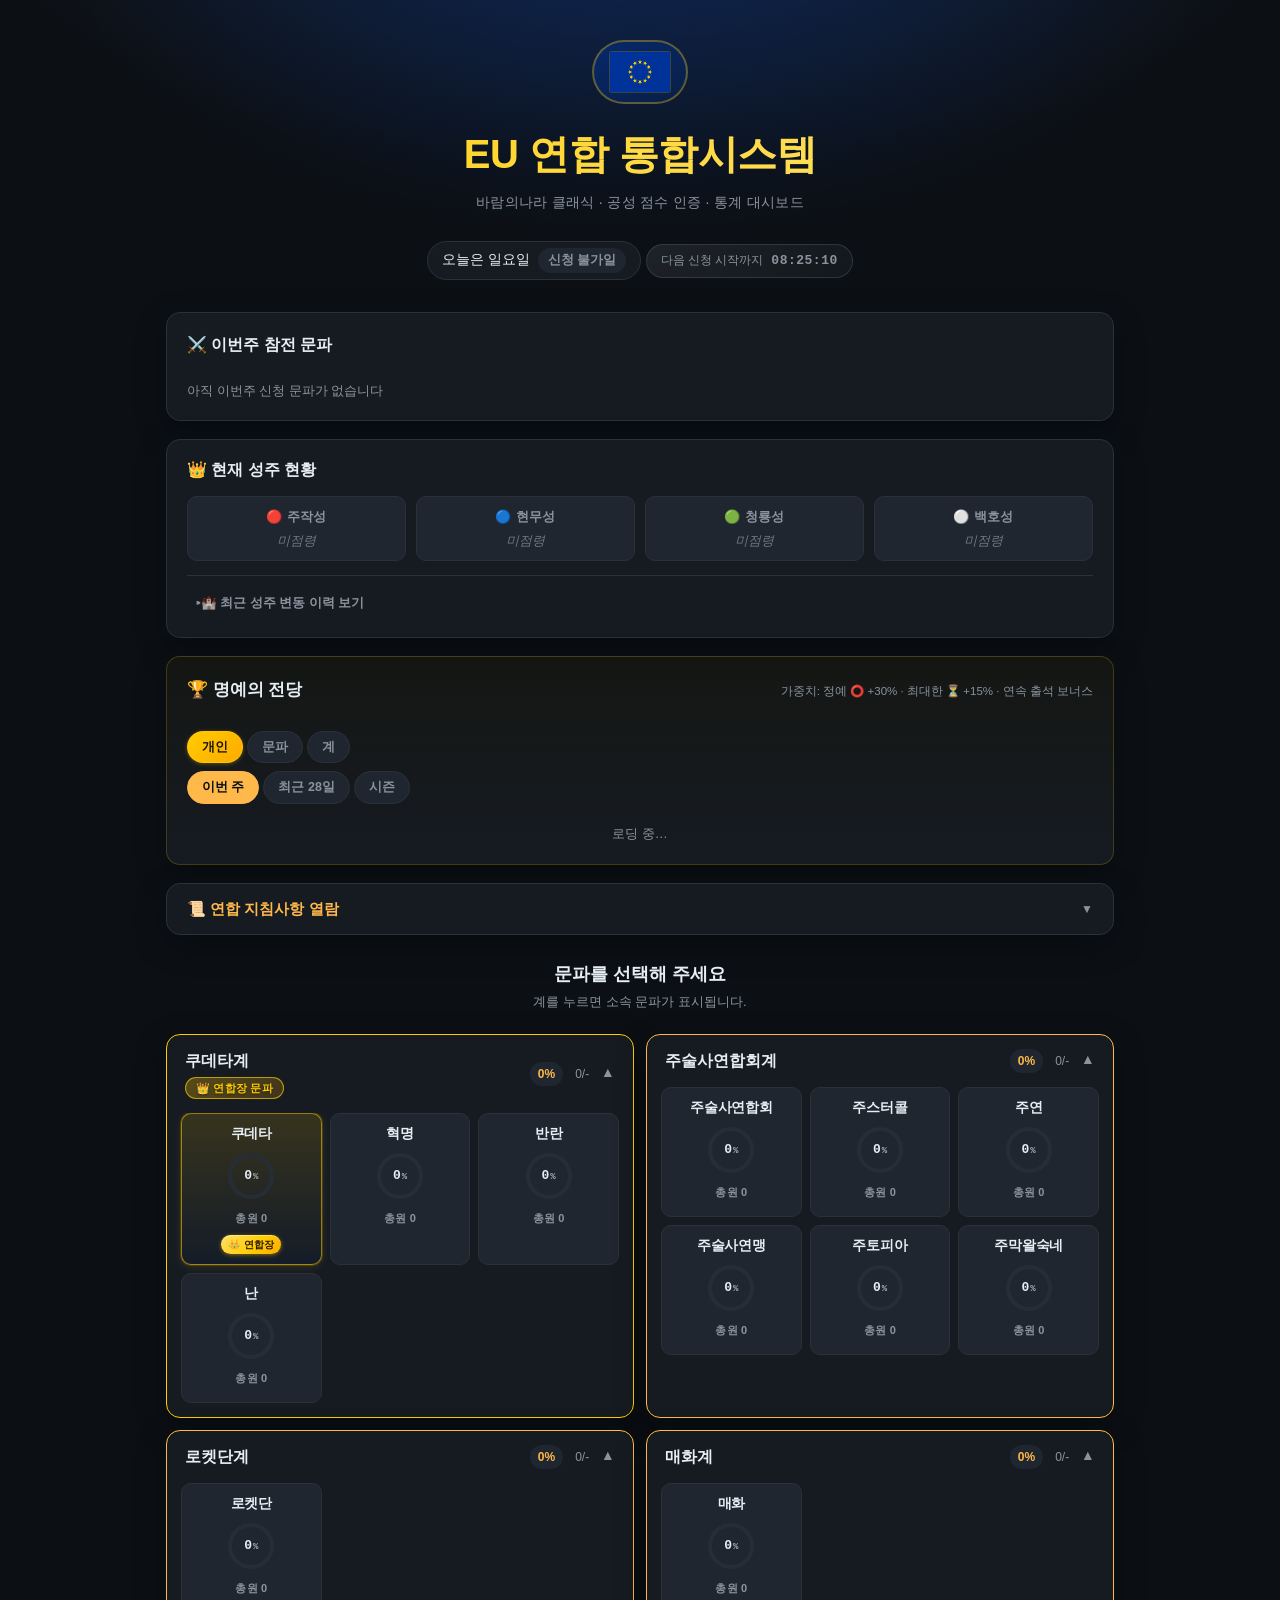
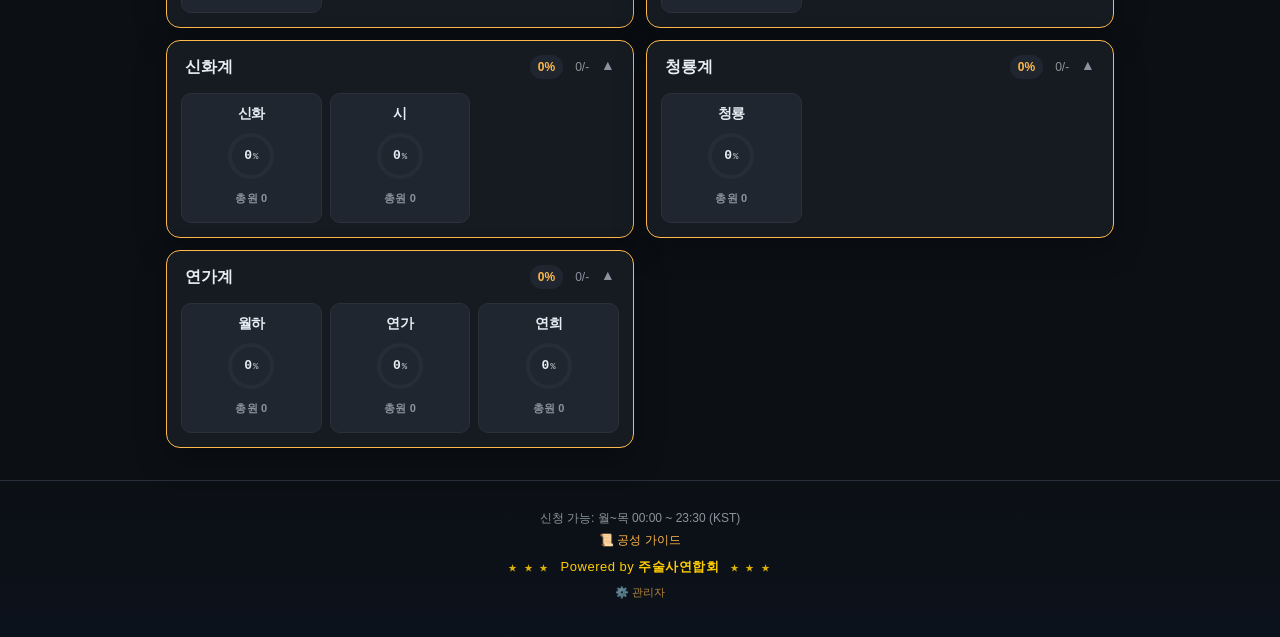
==== index.html @ 04e58534 "phase5: 성주 변동 히스토리 + 공성 가이드 페이지 # 4성주 변동 히스토리 - Code.gs: '성주이력' 시트 자동 생성 + setCastleLord_ 변경 시 자동 기록" ====
<!DOCTYPE html>
<html lang="ko">
<head>
  <meta charset="UTF-8" />
  <meta name="viewport" content="width=device-width, initial-scale=1.0, viewport-fit=cover" />
  <meta name="theme-color" content="#003399" />
  <meta name="apple-mobile-web-app-capable" content="yes" />
  <title>EU연합 통합시스템</title>
  <meta name="description" content="바람의나라 클래식 EU연합 공성 점수 인증 및 통계 대시보드">
  <link rel="manifest" href="manifest.webmanifest">
  <link rel="icon" type="image/svg+xml" href="icon.svg">
  <link rel="apple-touch-icon" href="icon.svg">
  <link rel="preconnect" href="https://script.google.com" crossorigin>
  <link rel="stylesheet" href="styles.css?v=33" />
  <link rel="stylesheet" href="landing.css?v=33" />
</head>
<body class="landing-body">
  <header class="landing-hero">
    <div class="eu-flag-bar large" aria-label="EU 연합 깃발">
      <svg class="eu-flag-svg large" viewBox="0 0 90 60" aria-hidden="true">
        <rect width="90" height="60" fill="#003399"/>
        <g fill="#FFCC00">
          <g transform="translate(45,30) rotate(0) translate(0,-15)"><polygon points="0,-3.5 0.82,-1.08 3.33,-1.08 1.31,0.41 2.06,2.83 0,1.35 -2.06,2.83 -1.31,0.41 -3.33,-1.08 -0.82,-1.08"/></g>
          <g transform="translate(45,30) rotate(30) translate(0,-15)"><polygon points="0,-3.5 0.82,-1.08 3.33,-1.08 1.31,0.41 2.06,2.83 0,1.35 -2.06,2.83 -1.31,0.41 -3.33,-1.08 -0.82,-1.08"/></g>
          <g transform="translate(45,30) rotate(60) translate(0,-15)"><polygon points="0,-3.5 0.82,-1.08 3.33,-1.08 1.31,0.41 2.06,2.83 0,1.35 -2.06,2.83 -1.31,0.41 -3.33,-1.08 -0.82,-1.08"/></g>
          <g transform="translate(45,30) rotate(90) translate(0,-15)"><polygon points="0,-3.5 0.82,-1.08 3.33,-1.08 1.31,0.41 2.06,2.83 0,1.35 -2.06,2.83 -1.31,0.41 -3.33,-1.08 -0.82,-1.08"/></g>
          <g transform="translate(45,30) rotate(120) translate(0,-15)"><polygon points="0,-3.5 0.82,-1.08 3.33,-1.08 1.31,0.41 2.06,2.83 0,1.35 -2.06,2.83 -1.31,0.41 -3.33,-1.08 -0.82,-1.08"/></g>
          <g transform="translate(45,30) rotate(150) translate(0,-15)"><polygon points="0,-3.5 0.82,-1.08 3.33,-1.08 1.31,0.41 2.06,2.83 0,1.35 -2.06,2.83 -1.31,0.41 -3.33,-1.08 -0.82,-1.08"/></g>
          <g transform="translate(45,30) rotate(180) translate(0,-15)"><polygon points="0,-3.5 0.82,-1.08 3.33,-1.08 1.31,0.41 2.06,2.83 0,1.35 -2.06,2.83 -1.31,0.41 -3.33,-1.08 -0.82,-1.08"/></g>
          <g transform="translate(45,30) rotate(210) translate(0,-15)"><polygon points="0,-3.5 0.82,-1.08 3.33,-1.08 1.31,0.41 2.06,2.83 0,1.35 -2.06,2.83 -1.31,0.41 -3.33,-1.08 -0.82,-1.08"/></g>
          <g transform="translate(45,30) rotate(240) translate(0,-15)"><polygon points="0,-3.5 0.82,-1.08 3.33,-1.08 1.31,0.41 2.06,2.83 0,1.35 -2.06,2.83 -1.31,0.41 -3.33,-1.08 -0.82,-1.08"/></g>
          <g transform="translate(45,30) rotate(270) translate(0,-15)"><polygon points="0,-3.5 0.82,-1.08 3.33,-1.08 1.31,0.41 2.06,2.83 0,1.35 -2.06,2.83 -1.31,0.41 -3.33,-1.08 -0.82,-1.08"/></g>
          <g transform="translate(45,30) rotate(300) translate(0,-15)"><polygon points="0,-3.5 0.82,-1.08 3.33,-1.08 1.31,0.41 2.06,2.83 0,1.35 -2.06,2.83 -1.31,0.41 -3.33,-1.08 -0.82,-1.08"/></g>
          <g transform="translate(45,30) rotate(330) translate(0,-15)"><polygon points="0,-3.5 0.82,-1.08 3.33,-1.08 1.31,0.41 2.06,2.83 0,1.35 -2.06,2.83 -1.31,0.41 -3.33,-1.08 -0.82,-1.08"/></g>
        </g>
      </svg>
    </div>
    <h1 class="hero-title">EU 연합 통합시스템</h1>
    <p class="hero-sub">바람의나라 클래식 · 공성 점수 인증 · 통계 대시보드</p>
    <div class="today-banner" id="todayBanner">
      <span id="todayLabel">오늘은 ...</span>
      <span class="castle-tag" id="castleTag">...</span>
    </div>
    <div class="siege-countdown" id="siegeCountdown" aria-live="off">
      <span class="cd-label">로딩…</span><span class="cd-time">--:--:--</span>
    </div>
  </header>

  <main class="landing-main">
    <section class="card participating-card" id="participatingCard">
      <h2>⚔️ 이번주 참전 문파</h2>
      <div class="participating-list" id="participatingList">
        <span class="hint">로딩 중…</span>
      </div>
    </section>

    <section class="card castle-lords-card">
      <h2>👑 현재 성주 현황</h2>
      <div class="castle-lord-grid" id="castleLordGrid">
        <div class="castle-lord-cell" data-castle="주작성"><div class="cl-castle">🔴 주작성</div><div class="cl-lord" id="lord-주작성">-</div></div>
        <div class="castle-lord-cell" data-castle="현무성"><div class="cl-castle">🔵 현무성</div><div class="cl-lord" id="lord-현무성">-</div></div>
        <div class="castle-lord-cell" data-castle="청룡성"><div class="cl-castle">🟢 청룡성</div><div class="cl-lord" id="lord-청룡성">-</div></div>
        <div class="castle-lord-cell" data-castle="백호성"><div class="cl-castle">⚪ 백호성</div><div class="cl-lord" id="lord-백호성">-</div></div>
      </div>
      <details class="castle-history" id="castleHistoryWrap">
        <summary>🏰 최근 성주 변동 이력 보기</summary>
        <div class="castle-history-body" id="castleHistoryBody">
          <div class="hint">로딩 중…</div>
        </div>
      </details>
    </section>

    <section class="card hof-card" id="hofCard">
      <div class="hof-header">
        <h2>🏆 명예의 전당</h2>
        <div class="hof-hint">가중치: 정예 ⭕ +30% · 최대한 ⏳ +15% · 연속 출석 보너스</div>
      </div>
      <div class="hof-tabs" role="tablist" aria-label="스코프">
        <button type="button" class="hof-tab active" data-scope="personal" role="tab">개인</button>
        <button type="button" class="hof-tab" data-scope="guild" role="tab">문파</button>
        <button type="button" class="hof-tab" data-scope="family" role="tab">계</button>
      </div>
      <div class="hof-period-tabs" role="tablist" aria-label="기간">
        <button type="button" class="hof-period-tab active" data-period="week" role="tab">이번 주</button>
        <button type="button" class="hof-period-tab" data-period="month" role="tab">최근 28일</button>
        <button type="button" class="hof-period-tab" data-period="season" role="tab">시즌</button>
      </div>
      <div class="hof-range" id="hofRange"></div>
      <div class="hof-body" id="hofBody">
        <div class="hint">로딩 중…</div>
      </div>
    </section>

    <details class="card guidelines-card" id="guidelinesCard">
      <summary>📜 연합 지침사항 열람</summary>
      <div class="guidelines-content" id="guidelinesContent">
        <p class="hint">지침이 아직 등록되지 않았습니다. 관리자가 등록할 때까지 기다려 주세요.</p>
      </div>
    </details>

    <section class="select-prompt">
      <h2>문파를 선택해 주세요</h2>
      <p class="hint">계를 누르면 소속 문파가 표시됩니다.</p>
    </section>

    <div class="family-grid" id="familyGrid"></div>
  </main>

  <footer class="site-footer">
    <div class="footer-line">신청 가능: 월~목 00:00 ~ 23:30 (KST)</div>
    <div class="footer-line">
      <a href="guide.html">📜 공성 가이드</a>
    </div>
    <div class="footer-line footer-powered">
      <span class="eu-stars-mini" aria-hidden="true">★ ★ ★</span>
      Powered by <strong>주술사연합회</strong>
      <span class="eu-stars-mini" aria-hidden="true">★ ★ ★</span>
    </div>
    <div class="footer-line footer-admin">
      <a href="admin.html">⚙️ 관리자</a>
    </div>
  </footer>

  <script src="shared.js?v=33" defer></script>
  <script src="landing.js?v=33" defer></script>
</body>
</html>
---- styles.css ----
/* =========================================
   주스터콜 공성신청 — 모바일/데스크톱 통합 스타일
   ========================================= */

:root {
  --bg: #0c1015;
  --bg-grad: radial-gradient(1200px 600px at 50% -20%, #1a2434 0%, #0c1015 60%);
  --panel: #161b22;
  --panel-2: #1f262f;
  --panel-3: #262d37;
  --border: #2a313b;
  --border-strong: #3a424e;
  --text: #e6edf3;
  --muted: #8b949e;
  --muted-2: #6e7681;
  --accent: #ffb84a;
  --accent-2: #ff7e3c;
  --success: #2ea043;
  --danger: #f85149;
  --info: #58a6ff;

  --safe-top: env(safe-area-inset-top, 0px);
  --safe-bottom: env(safe-area-inset-bottom, 0px);
  --safe-left: env(safe-area-inset-left, 0px);
  --safe-right: env(safe-area-inset-right, 0px);

  --radius: 14px;
  --radius-sm: 10px;
  --shadow-lg: 0 10px 30px rgba(0, 0, 0, 0.35);
}

* { box-sizing: border-box; }

/* hidden 속성을 모든 display 보다 우선 */
[hidden] { display: none !important; }

html, body {
  margin: 0;
  padding: 0;
  background: var(--bg);
  background-image: var(--bg-grad);
  background-attachment: fixed;
  color: var(--text);
  font-family: -apple-system, BlinkMacSystemFont, "Segoe UI", "Apple SD Gothic Neo",
               "Noto Sans KR", Roboto, sans-serif;
  font-size: 16px;
  line-height: 1.5;
  -webkit-font-smoothing: antialiased;
  -webkit-text-size-adjust: 100%;
  min-height: 100vh;
}

button { font: inherit; cursor: pointer; }
input, select, textarea, button { font: inherit; color: inherit; }

/* ===== Header ===== */

.site-header {
  padding:
    calc(10px + var(--safe-top))
    calc(16px + var(--safe-right))
    14px
    calc(16px + var(--safe-left));
  text-align: center;
  border-bottom: 1px solid var(--border);
  position: sticky;
  top: 0;
  z-index: 10;
  background: rgba(12, 16, 21, 0.85);
  -webkit-backdrop-filter: saturate(140%) blur(14px);
  backdrop-filter: saturate(140%) blur(14px);
}

/* EU 깃발 바 */
.eu-flag-bar {
  display: inline-flex;
  align-items: center;
  gap: 10px;
  padding: 6px 12px;
  margin-bottom: 10px;
  background: linear-gradient(135deg, rgba(0, 51, 153, 0.3), rgba(0, 51, 153, 0.1));
  border: 1px solid rgba(255, 204, 0, 0.35);
  border-radius: 999px;
  font-size: 12px;
  letter-spacing: 0.3px;
}

.eu-flag-svg {
  width: 28px;
  height: 19px;
  border-radius: 2px;
  display: block;
  box-shadow: 0 0 0 1px rgba(255, 204, 0, 0.2);
}

.eu-text {
  color: #FFCC00;
  font-weight: 700;
}

.brand {
  display: inline-flex;
  align-items: center;
  gap: 10px;
}

.brand-icon { font-size: 22px; }

.site-header h1 {
  margin: 0;
  font-size: 20px;
  font-weight: 700;
  letter-spacing: -0.3px;
}

.brand {
  display: inline-flex;
  align-items: center;
  gap: 8px;
}

.back-link {
  color: var(--muted);
  text-decoration: none;
  font-size: 18px;
  padding: 4px 10px;
  border-radius: 8px;
  background: var(--panel);
  border: 1px solid var(--border);
  transition: color 0.15s, border-color 0.15s;
}

.back-link:hover { color: var(--accent); border-color: var(--accent); }

.guild-context {
  margin-top: 8px;
}

.guild-badge {
  display: inline-block;
  padding: 4px 12px;
  background: linear-gradient(135deg, rgba(255, 204, 0, 0.15), rgba(0, 51, 153, 0.15));
  border: 1px solid rgba(255, 204, 0, 0.35);
  border-radius: 999px;
  font-size: 12.5px;
  font-weight: 700;
  color: #FFCC00;
  letter-spacing: 0.3px;
}

.guild-badge.warn {
  background: rgba(248, 81, 73, 0.12);
  border-color: rgba(248, 81, 73, 0.5);
  color: var(--danger);
}

.guild-badge a {
  color: inherit;
  text-decoration: underline;
}

.today-banner {
  margin-top: 10px;
  display: inline-flex;
  align-items: center;
  gap: 8px;
  padding: 6px 14px;
  background: var(--panel);
  border: 1px solid var(--border);
  border-radius: 999px;
  font-size: 13.5px;
}

.castle-tag {
  padding: 3px 10px;
  border-radius: 999px;
  background: linear-gradient(135deg, var(--accent), var(--accent-2));
  color: #1c1300;
  font-weight: 700;
  font-size: 12.5px;
  white-space: nowrap;
}

.castle-tag.disabled {
  background: var(--panel-2);
  color: var(--muted);
}

/* ===== 공성 카운트다운 ===== */

.siege-countdown {
  margin-top: 8px;
  display: inline-flex;
  align-items: center;
  gap: 8px;
  padding: 6px 14px;
  background: linear-gradient(135deg, rgba(0, 51, 153, 0.20), rgba(255, 204, 0, 0.10));
  border: 1px solid rgba(255, 204, 0, 0.35);
  border-radius: 999px;
  font-size: 13px;
  color: var(--text);
  font-variant-numeric: tabular-nums;
  transition: background 0.3s, border-color 0.3s, color 0.3s;
}

.siege-countdown .cd-label {
  font-size: 11.5px;
  color: var(--muted);
  font-weight: 500;
}

.siege-countdown .cd-time {
  font-weight: 800;
  font-family: ui-monospace, SFMono-Regular, Menlo, monospace;
  color: #FFCC00;
  letter-spacing: 0.5px;
}

.siege-countdown.offday {
  background: linear-gradient(135deg, rgba(110, 118, 129, 0.18), rgba(110, 118, 129, 0.08));
  border-color: rgba(110, 118, 129, 0.30);
}

.siege-countdown.offday .cd-time {
  color: var(--muted);
}

.siege-countdown.urgent {
  background: linear-gradient(135deg, rgba(248, 81, 73, 0.25), rgba(248, 81, 73, 0.12));
  border-color: rgba(248, 81, 73, 0.55);
  animation: countdown-pulse 1.2s ease-in-out infinite;
}

.siege-countdown.urgent .cd-time {
  color: #ff8a82;
  text-shadow: 0 0 8px rgba(248, 81, 73, 0.45);
}

.siege-countdown.urgent .cd-label {
  color: #ff8a82;
  font-weight: 700;
}

@keyframes countdown-pulse {
  0%, 100% { box-shadow: 0 0 0 0 rgba(248, 81, 73, 0.35); }
  50%      { box-shadow: 0 0 0 6px rgba(248, 81, 73, 0); }
}

/* ===== Layout ===== */

.layout {
  max-width: 720px;
  margin: 0 auto;
  padding:
    16px
    calc(16px + var(--safe-right))
    16px
    calc(16px + var(--safe-left));
  display: flex;
  flex-direction: column;
  gap: 16px;
}

/* desktop 2-column */
@media (min-width: 960px) {
  .layout {
    max-width: 1200px;
    display: grid;
    grid-template-columns: minmax(0, 1fr) minmax(0, 1.1fr);
    align-items: start;
    gap: 20px;
    padding-top: 24px;
    padding-bottom: 24px;
  }
  .list-card { position: sticky; top: 92px; max-height: calc(100vh - 110px); display: flex; flex-direction: column; }
  .list-card .table-wrap { flex: 1; overflow-y: auto; }
}

/* ===== Card ===== */

.card {
  background: var(--panel);
  border: 1px solid var(--border);
  border-radius: var(--radius);
  padding: 20px;
  box-shadow: var(--shadow-lg);
}

@media (max-width: 480px) {
  .card { padding: 16px; border-radius: 12px; }
}

.card h2 {
  margin: 0 0 16px;
  font-size: 17px;
  font-weight: 700;
}

/* ===== Form fields ===== */

.field {
  display: flex;
  flex-direction: column;
  gap: 7px;
  margin-bottom: 14px;
}

.field-label {
  font-size: 13px;
  color: var(--muted);
  font-weight: 500;
}

.field input[type="text"],
.field input[type="url"] {
  background: var(--panel-2);
  border: 1px solid var(--border);
  border-radius: var(--radius-sm);
  padding: 12px 14px;
  font-size: 16px; /* iOS zoom 방지 */
  outline: none;
  transition: border-color 0.15s, background 0.15s;
  width: 100%;
}

.field input:focus {
  border-color: var(--accent);
  background: var(--panel-3);
}

.field input::placeholder {
  color: var(--muted-2);
}

/* ===== Drop zone ===== */

.drop-zone {
  display: block;
  border: 2px dashed var(--border-strong);
  border-radius: 12px;
  padding: 28px 16px;
  background: var(--panel-2);
  transition: border-color 0.15s, background 0.15s, transform 0.05s;
  cursor: pointer;
  text-align: center;
  user-select: none;
  -webkit-user-select: none;
  -webkit-tap-highlight-color: transparent;
}

.drop-zone:active { transform: scale(0.997); }
.drop-zone:hover { border-color: var(--accent); }
.drop-zone.dragover {
  border-color: var(--accent);
  background: rgba(255, 184, 74, 0.08);
}

.drop-inner { pointer-events: none; }
.drop-icon { font-size: 32px; margin-bottom: 6px; }
.drop-title {
  margin: 0;
  font-size: 15px;
  color: var(--text);
  font-weight: 600;
}
.drop-sub {
  margin: 4px 0 0;
  font-size: 12.5px;
  color: var(--muted);
}

.preview-wrap {
  position: relative;
  margin: 14px 0 0;
  display: block;
  user-select: none;
  -webkit-user-select: none;
}

#preview {
  display: block;
  max-width: 100%;
  max-height: 280px;
  margin: 0 auto;
  border-radius: var(--radius-sm);
  border: 1px solid var(--border);
  object-fit: contain;
}

@media (min-width: 960px) {
  #preview { max-height: 360px; }
}

.crop-overlay {
  position: absolute;
  inset: 0;
  cursor: crosshair;
  background: rgba(0, 0, 0, 0.25);
  border-radius: var(--radius-sm);
  touch-action: none;
}

.crop-hint {
  position: absolute;
  top: 10px;
  left: 50%;
  transform: translateX(-50%);
  background: rgba(255, 184, 74, 0.95);
  color: #1c1300;
  padding: 6px 14px;
  border-radius: 999px;
  font-size: 13px;
  font-weight: 700;
  pointer-events: none;
  white-space: nowrap;
}

.crop-rect {
  position: absolute;
  border: 2px solid var(--accent);
  background: rgba(255, 184, 74, 0.12);
  pointer-events: none;
  box-shadow: 0 0 0 9999px rgba(0, 0, 0, 0.35);
}

.preview-actions {
  display: flex;
  gap: 8px;
  justify-content: center;
  margin-top: 10px;
  flex-wrap: wrap;
}

.small-btn {
  padding: 7px 12px;
  font-size: 13px;
  min-height: 34px;
}

.link-btn-inline {
  background: transparent;
  border: none;
  color: var(--accent);
  text-decoration: underline;
  cursor: pointer;
  padding: 0;
  font: inherit;
}
.link-btn-inline:hover { filter: brightness(1.15); }

/* ===== Segmented control (정예참전 여부) ===== */

.segmented {
  display: grid;
  grid-template-columns: repeat(3, 1fr);
  gap: 8px;
}

@media (max-width: 380px) {
  .segmented { grid-template-columns: 1fr; }
}

.seg-btn {
  background: var(--panel-2);
  border: 1px solid var(--border);
  border-radius: var(--radius-sm);
  color: var(--text);
  padding: 11px 8px;
  font-size: 14px;
  font-weight: 600;
  cursor: pointer;
  transition: border-color 0.15s, background 0.15s, transform 0.05s;
  min-height: 44px;
  -webkit-tap-highlight-color: transparent;
}

.seg-btn:hover { background: var(--panel-3); }
.seg-btn:active { transform: scale(0.97); }

.seg-btn.selected {
  background: rgba(255, 184, 74, 0.15);
  border-color: var(--accent);
  color: var(--accent);
}

.elite-pill {
  display: inline-block;
  padding: 2px 8px;
  border-radius: 999px;
  font-size: 11px;
  font-weight: 700;
  white-space: nowrap;
}

.elite-O { background: rgba(46, 160, 67, 0.18); color: #69d586; }
.elite-X { background: rgba(248, 81, 73, 0.18); color: #ff8a82; }
.elite-MAX { background: rgba(88, 166, 255, 0.18); color: #6fb5ff; }
.elite-NONE { color: var(--muted-2); font-size: 11px; }

/* ===== OCR status / candidates ===== */

.ocr-status {
  display: flex;
  align-items: center;
  gap: 10px;
  padding: 10px 12px;
  margin-bottom: 14px;
  background: rgba(88, 166, 255, 0.08);
  border: 1px solid rgba(88, 166, 255, 0.25);
  border-radius: var(--radius-sm);
  color: var(--text);
  font-size: 13.5px;
  line-height: 1.4;
}

.spinner {
  flex: 0 0 14px;
  width: 14px;
  height: 14px;
  border: 2px solid var(--border);
  border-top-color: var(--accent);
  border-radius: 50%;
  animation: spin 0.8s linear infinite;
}

@keyframes spin { to { transform: rotate(360deg); } }

.candidates {
  display: flex;
  flex-wrap: wrap;
  gap: 8px;
}

.candidate-chip {
  background: var(--panel-2);
  border: 1px solid var(--border);
  border-radius: 999px;
  padding: 9px 14px;
  font-size: 14px;
  font-family: ui-monospace, SFMono-Regular, Menlo, monospace;
  font-weight: 600;
  transition: border-color 0.12s, background 0.12s, transform 0.06s;
  min-height: 36px;
  -webkit-tap-highlight-color: transparent;
}

.candidate-chip:hover { border-color: var(--accent); background: var(--panel-3); }
.candidate-chip:active { transform: scale(0.96); }

.candidate-chip.primary-match {
  background: rgba(255, 184, 74, 0.14);
  border-color: var(--accent);
  color: var(--accent);
  font-weight: 700;
}

.raw-ocr {
  margin-bottom: 14px;
  border: 1px solid var(--border);
  border-radius: var(--radius-sm);
  background: var(--panel-2);
  font-size: 12.5px;
}

.raw-ocr summary {
  padding: 8px 12px;
  cursor: pointer;
  color: var(--muted);
  user-select: none;
}

.raw-ocr summary:hover { color: var(--text); }

.raw-ocr pre {
  margin: 0;
  padding: 0 12px 12px;
  max-height: 200px;
  overflow: auto;
  white-space: pre-wrap;
  word-break: break-word;
  font-family: ui-monospace, SFMono-Regular, Menlo, monospace;
  color: var(--muted);
}

/* ===== Buttons ===== */

.primary, .ghost {
  border-radius: var(--radius-sm);
  padding: 12px 18px;
  border: 1px solid transparent;
  transition: filter 0.15s, background 0.15s, transform 0.05s;
  font-weight: 600;
  min-height: 44px;
  display: inline-flex;
  align-items: center;
  justify-content: center;
  gap: 6px;
}

.primary {
  background: linear-gradient(135deg, var(--accent), var(--accent-2));
  color: #1c1300;
  font-weight: 700;
}

.primary:hover { filter: brightness(1.08); }
.primary:active { transform: scale(0.98); }
.primary:disabled { opacity: 0.55; cursor: not-allowed; filter: none; transform: none; }

.submit-btn { width: 100%; font-size: 16px; padding: 12px 16px; min-height: 56px; flex-direction: column; gap: 2px; line-height: 1.15; }
.submit-btn small { font-size: 11px; font-weight: 600; opacity: 0.75; }

.submit-row {
  display: grid;
  grid-template-columns: 1fr 1fr;
  gap: 10px;
}

.submit-btn.variant-update {
  background: linear-gradient(135deg, #58a6ff, #3a76d8);
  color: #061330;
}
.submit-btn.variant-update:hover { filter: brightness(1.1); }

.ghost {
  background: var(--panel-2);
  border-color: var(--border);
  color: var(--text);
}
.ghost:hover { background: var(--panel-3); }
.ghost:active { transform: scale(0.98); }

.icon-btn { width: 36px; height: 36px; padding: 0; min-height: 36px; }
.icon-btn svg { display: block; }

/* ===== 다계정 추가 등록 ===== */
.multi-acc-section {
  margin: 6px 0 14px;
  border: 1px dashed rgba(255, 184, 74, 0.4);
  border-radius: var(--radius-sm);
  background: rgba(255, 184, 74, 0.04);
  overflow: hidden;
}

.multi-acc-toggle {
  cursor: pointer;
  padding: 11px 14px;
  font-size: 14px;
  font-weight: 700;
  color: var(--accent);
  user-select: none;
  -webkit-user-select: none;
  -webkit-tap-highlight-color: transparent;
  display: flex;
  align-items: center;
  justify-content: space-between;
  list-style: none;
}

.multi-acc-toggle::-webkit-details-marker { display: none; }
.multi-acc-toggle::after {
  content: "▼";
  font-size: 11px;
  color: var(--muted);
  transition: transform 0.2s;
  margin-left: 8px;
}
.multi-acc-section[open] .multi-acc-toggle::after { transform: rotate(180deg); }

.multi-acc-toggle:hover { background: rgba(255, 184, 74, 0.06); }
.multi-acc-toggle-label { display: inline-flex; align-items: center; gap: 6px; }
.multi-acc-count {
  font-size: 11.5px;
  color: var(--muted);
  font-weight: 500;
  background: var(--panel-2);
  padding: 2px 9px;
  border-radius: 999px;
}
.multi-acc-count.active {
  background: rgba(255, 184, 74, 0.18);
  color: var(--accent);
  font-weight: 700;
}

.multi-acc-section[open] .multi-acc-toggle { border-bottom: 1px solid var(--border); }

.multi-acc-hint {
  padding: 10px 14px;
  font-size: 12px;
  color: var(--muted);
  background: rgba(0, 0, 0, 0.15);
  border-bottom: 1px solid var(--border);
  line-height: 1.5;
}

.multi-acc-hint strong { color: var(--accent); }

.multi-acc-list {
  display: flex;
  flex-direction: column;
  gap: 8px;
  padding: 10px 12px;
}

.multi-acc-list:empty { display: none; }

.multi-acc-row {
  display: flex;
  flex-direction: column;
  gap: 8px;
  padding: 10px;
  background: var(--panel);
  border: 1px solid var(--border);
  border-radius: var(--radius-sm);
  position: relative;
  transition: border-color 0.15s;
}

.multi-acc-row:focus-within { border-color: var(--accent); }

.multi-acc-row-head {
  display: flex;
  align-items: center;
  gap: 8px;
}

.multi-acc-num {
  flex: 0 0 auto;
  font-weight: 800;
  color: var(--accent);
  font-size: 13px;
  font-variant-numeric: tabular-nums;
  background: rgba(255, 184, 74, 0.14);
  padding: 5px 10px;
  border-radius: 6px;
  text-align: center;
}

.multi-acc-row input[type="text"] {
  background: var(--panel-2);
  border: 1px solid var(--border);
  border-radius: 7px;
  padding: 9px 11px;
  font-size: 14px;
  outline: none;
  min-width: 0;
  transition: border-color 0.15s;
}

.multi-acc-row input[type="text"]:focus { border-color: var(--accent); }

.multi-nick {
  flex: 1 1 auto;
  font-weight: 600;
}

/* 행 안의 작은 드롭존 */
.multi-drop-zone {
  display: block;
  background: var(--panel-2);
  border: 1.5px dashed var(--border-strong);
  border-radius: var(--radius-sm);
  padding: 14px 12px;
  cursor: pointer;
  text-align: center;
  position: relative;
  -webkit-tap-highlight-color: transparent;
  user-select: none;
  -webkit-user-select: none;
  transition: border-color 0.15s, background 0.15s, transform 0.05s;
}

.multi-drop-zone:hover { border-color: var(--accent); }
.multi-drop-zone:active { transform: scale(0.997); }

.multi-drop-zone.dragover {
  border-color: var(--accent);
  background: rgba(255, 184, 74, 0.08);
}

.multi-drop-zone.processing { border-color: var(--accent); border-style: solid; }
.multi-drop-zone.done {
  border-color: var(--success);
  border-style: solid;
  background: rgba(46, 160, 67, 0.06);
}
.multi-drop-zone.error-state {
  border-color: var(--danger);
  border-style: solid;
  background: rgba(248, 81, 73, 0.06);
}

.multi-drop-zone input[type="file"] { display: none; }

.multi-drop-default {
  display: flex;
  align-items: center;
  justify-content: center;
  gap: 8px;
  pointer-events: none;
}

.multi-drop-icon { font-size: 22px; }
.multi-drop-text { font-size: 13.5px; color: var(--text); font-weight: 600; }
.multi-drop-sub { font-size: 11.5px; color: var(--muted); margin-top: 2px; }

.multi-drop-preview {
  display: flex;
  align-items: center;
  gap: 10px;
  pointer-events: none;
  text-align: left;
}

.multi-drop-img {
  width: 60px;
  height: 42px;
  object-fit: cover;
  border-radius: 6px;
  border: 1px solid var(--border);
  flex: 0 0 auto;
}

.multi-drop-status {
  flex: 1;
  font-size: 12.5px;
  color: var(--muted);
  line-height: 1.4;
  display: flex;
  align-items: center;
  gap: 6px;
  min-width: 0;
}

.multi-drop-status .multi-drop-spinner {
  flex: 0 0 12px;
  width: 12px;
  height: 12px;
  border: 2px solid var(--border);
  border-top-color: var(--accent);
  border-radius: 50%;
  animation: spin 0.7s linear infinite;
}

.multi-drop-status.success { color: #69d586; font-weight: 600; }
.multi-drop-status.error { color: #ff8a82; }

.multi-drop-zone .multi-drop-clear {
  position: absolute;
  top: 4px;
  right: 4px;
  background: rgba(0, 0, 0, 0.55);
  border: none;
  color: white;
  width: 22px;
  height: 22px;
  border-radius: 50%;
  cursor: pointer;
  font-size: 11px;
  display: none;
  align-items: center;
  justify-content: center;
  pointer-events: auto;
  padding: 0;
  line-height: 1;
}

.multi-drop-zone.has-file .multi-drop-clear { display: flex; }
.multi-drop-zone.has-file .multi-drop-clear:hover { background: var(--danger); }

.multi-acc-row-bottom {
  display: flex;
  align-items: center;
  gap: 8px;
  flex-wrap: wrap;
}

.multi-score {
  flex: 1 1 110px;
  text-align: right;
  font-variant-numeric: tabular-nums;
  font-family: ui-monospace, SFMono-Regular, Menlo, monospace;
}

.multi-elite-mini {
  flex: 0 0 auto;
  display: inline-flex;
  gap: 2px;
  padding: 2px;
  background: var(--panel-2);
  border-radius: 8px;
  border: 1px solid var(--border);
}

.multi-elite-mini button {
  background: transparent;
  border: none;
  border-radius: 6px;
  padding: 7px 10px;
  font-size: 14px;
  cursor: pointer;
  min-width: 36px;
  min-height: 32px;
  display: inline-flex;
  align-items: center;
  justify-content: center;
  -webkit-tap-highlight-color: transparent;
  transition: background 0.12s;
}

.multi-elite-mini button:hover { background: rgba(255, 184, 74, 0.08); }

.multi-elite-mini button.selected {
  background: rgba(255, 184, 74, 0.22);
  outline: 1px solid var(--accent);
}

.multi-rm {
  flex: 0 0 auto;
  background: transparent;
  border: 1px solid var(--border);
  border-radius: 6px;
  color: var(--muted);
  width: 32px;
  height: 32px;
  font-size: 13px;
  cursor: pointer;
  padding: 0;
  margin-left: auto;
  display: inline-flex;
  align-items: center;
  justify-content: center;
  -webkit-tap-highlight-color: transparent;
  transition: background 0.12s, color 0.12s, border-color 0.12s;
}

.multi-rm:hover {
  background: rgba(248, 81, 73, 0.18);
  color: var(--danger);
  border-color: rgba(248, 81, 73, 0.4);
}

.multi-acc-actions {
  display: flex;
  gap: 8px;
  padding: 0 12px 12px;
  flex-wrap: wrap;
}

@media (max-width: 480px) {
  .multi-acc-row { padding: 9px; gap: 7px; }
  .multi-acc-num { font-size: 12px; padding: 4px 8px; }
  .multi-acc-row input[type="text"] { padding: 8px 10px; font-size: 13.5px; }
  .multi-drop-zone { padding: 12px 10px; }
  .multi-drop-icon { font-size: 18px; }
  .multi-drop-text { font-size: 12.5px; }
  .multi-drop-img { width: 48px; height: 34px; }
  .multi-elite-mini button { padding: 6px 8px; min-width: 32px; min-height: 30px; font-size: 13px; }
  .multi-rm { width: 30px; height: 30px; }
  .multi-acc-toggle { padding: 10px 12px; font-size: 13.5px; }
  .multi-acc-hint { font-size: 11.5px; padding: 9px 12px; }
}

/* ===== Messages / hints ===== */

.hint {
  font-size: 13px;
  color: var(--muted);
  margin: 12px 0 0;
  text-align: center;
  min-height: 1.2em;
}

.hint.error { color: var(--danger); font-weight: 600; }
.hint.success { color: var(--success); font-weight: 600; }

/* ===== List card ===== */

.list-header {
  display: flex;
  justify-content: space-between;
  align-items: center;
  gap: 10px;
  margin-bottom: 14px;
  flex-wrap: wrap;
}

.list-header h2 { margin: 0; font-size: 17px; font-weight: 700; }

.filter-bar {
  display: flex;
  gap: 8px;
  align-items: center;
}

.filter-bar select {
  background: var(--panel-2);
  border: 1px solid var(--border);
  border-radius: var(--radius-sm);
  padding: 8px 12px;
  font-size: 13.5px;
  cursor: pointer;
  outline: none;
  height: 36px;
}

.filter-bar select:focus { border-color: var(--accent); }

.table-wrap {
  overflow-x: auto;
  -webkit-overflow-scrolling: touch;
  border-radius: var(--radius-sm);
}

table {
  width: 100%;
  border-collapse: collapse;
  font-size: 14px;
  table-layout: fixed;
}

/* 컬럼 너비: 성/닉네임/점수/정예/시간/비고 */
table col.col-castle { width: 64px; }
table col.col-nick { width: 82px; }
table col.col-score { width: 80px; }
table col.col-elite { width: 70px; }
table col.col-time { width: 80px; }
table col.col-note { width: auto; }

th, td {
  text-align: left;
  padding: 10px 8px;
  border-bottom: 1px solid var(--border);
  vertical-align: middle;
  overflow: hidden;
  text-overflow: ellipsis;
  white-space: nowrap;
}

th {
  color: var(--muted);
  font-weight: 600;
  font-size: 11.5px;
  text-transform: uppercase;
  letter-spacing: 0.5px;
  position: sticky;
  top: 0;
  background: var(--panel);
  z-index: 1;
  white-space: nowrap;
}

th.num, td.num { text-align: right; }

td.empty {
  text-align: center;
  color: var(--muted);
  padding: 36px 12px;
  font-size: 13.5px;
  white-space: normal;
}

tbody tr { transition: background 0.1s; }
tbody tr:hover { background: rgba(255, 255, 255, 0.02); }

.score-cell {
  font-family: ui-monospace, SFMono-Regular, Menlo, monospace;
  font-weight: 700;
  text-align: right;
  white-space: nowrap;
  font-variant-numeric: tabular-nums;
}

.castle-pill {
  display: inline-block;
  padding: 3px 8px;
  border-radius: 999px;
  font-size: 11px;
  font-weight: 700;
  white-space: nowrap;
  letter-spacing: 0.2px;
  line-height: 1.4;
}

.pill-주작성 { background: rgba(248, 81, 73, 0.18); color: #ff8a82; }
.pill-현무성 { background: rgba(88, 166, 255, 0.18); color: #6fb5ff; }
.pill-청룡성 { background: rgba(46, 160, 67, 0.18); color: #69d586; }
.pill-백호성 { background: rgba(230, 237, 243, 0.20); color: #e6edf3; }

.time-cell {
  font-variant-numeric: tabular-nums;
  color: var(--muted);
  font-size: 12.5px;
  white-space: nowrap;
}

.nick-cell {
  font-weight: 600;
  white-space: nowrap;
}

.note-cell {
  color: var(--muted);
  font-size: 12.5px;
  white-space: nowrap;
}

/* ===== Dialog ===== */

.dialog {
  border: 1px solid var(--border);
  background: var(--panel);
  color: var(--text);
  border-radius: var(--radius);
  padding: 22px;
  max-width: 380px;
  width: calc(100% - 32px);
  box-shadow: var(--shadow-lg);
}

.dialog::backdrop {
  background: rgba(0, 0, 0, 0.6);
  -webkit-backdrop-filter: blur(4px);
  backdrop-filter: blur(4px);
}

.dialog h3 { margin: 0 0 10px; font-size: 18px; font-weight: 700; }
.dialog p { margin: 0 0 16px; color: var(--muted); font-size: 14px; }

.dialog input {
  width: 100%;
  background: var(--panel-2);
  border: 1px solid var(--border);
  border-radius: var(--radius-sm);
  padding: 12px 14px;
  font-size: 14px;
  margin-bottom: 16px;
  outline: none;
}

.dialog input:focus { border-color: var(--accent); }

.dialog menu {
  display: flex;
  gap: 8px;
  justify-content: flex-end;
  padding: 0;
  margin: 0;
}

/* ===== Footer ===== */

.site-footer {
  padding:
    24px
    calc(16px + var(--safe-right))
    calc(32px + var(--safe-bottom))
    calc(16px + var(--safe-left));
  text-align: center;
  color: var(--muted);
  font-size: 12px;
  border-top: 1px solid var(--border);
  background: linear-gradient(180deg, transparent, rgba(0, 51, 153, 0.05));
}

.footer-line {
  margin: 4px 0;
}

.footer-powered {
  font-size: 13px;
  color: #FFCC00;
  letter-spacing: 0.5px;
  margin: 8px 0;
}

.footer-powered strong {
  color: #FFCC00;
  font-weight: 800;
}

.eu-stars-mini {
  color: #FFCC00;
  letter-spacing: 2px;
  font-size: 9px;
  opacity: 0.85;
  margin: 0 6px;
}

.footer-admin {
  margin-top: 8px;
  font-size: 11px;
  opacity: 0.7;
}

.site-footer a {
  color: var(--accent);
  text-decoration: none;
  padding: 4px 6px;
}

.site-footer a:hover { text-decoration: underline; }

.dialog-warn h3 { color: var(--danger); }
.dialog-warn p { color: var(--text); font-size: 14.5px; line-height: 1.6; }

/* ===== Animations ===== */

@keyframes pop-in {
  from { opacity: 0; transform: translateY(-4px); }
  to { opacity: 1; transform: translateY(0); }
}

tbody tr.new {
  animation: pop-in 0.3s ease;
}

/* ===== Mobile fine tuning ===== */

@media (max-width: 640px) {
  .layout { padding-left: calc(12px + var(--safe-left)); padding-right: calc(12px + var(--safe-right)); gap: 14px; }
  .site-header h1 { font-size: 18px; }
  .brand-icon { font-size: 20px; }
  .today-banner { font-size: 12.5px; padding: 5px 12px; }
  .card h2, .list-header h2 { font-size: 16px; }
  .card { padding: 16px; }

  .field input[type="text"],
  .field input[type="url"] { padding: 11px 13px; }

  .drop-zone { padding: 22px 12px; }
  .drop-icon { font-size: 28px; }
  .drop-title { font-size: 14px; }
  .drop-sub { font-size: 11.5px; }

  .seg-btn {
    padding: 10px 4px;
    font-size: 13px;
    line-height: 1.2;
    word-break: keep-all;
  }

  .submit-btn { font-size: 15px; min-height: 52px; }
  .submit-btn small { font-size: 10.5px; }

  th, td { padding: 9px 7px; font-size: 13px; }
  th { font-size: 10.5px; }

  table col.col-castle { width: 56px; }
  table col.col-nick { width: 74px; }
  table col.col-score { width: 72px; }
  table col.col-elite { width: 56px; }
  table col.col-time { width: 70px; }

  .castle-pill { font-size: 10.5px; padding: 2px 7px; }
  .filter-bar select { font-size: 12.5px; padding: 7px 10px; height: 34px; }
}

@media (max-width: 480px) {
  .site-header { padding-left: calc(12px + var(--safe-right)); padding-right: calc(12px + var(--safe-left)); }
  .site-header h1 { font-size: 17px; }
  .today-banner { font-size: 12px; }
  .castle-tag { font-size: 11.5px; padding: 2px 8px; }
  .guild-badge { font-size: 11.5px; padding: 3px 10px; }

  .submit-row { gap: 8px; }
  .submit-btn { font-size: 14.5px; }
  .submit-btn small { font-size: 10px; }

  .ocr-status { font-size: 12.5px; padding: 9px 11px; }
  .candidate-chip { font-size: 13px; padding: 8px 12px; }
}

@media (max-width: 380px) {
  .seg-btn { font-size: 12px; padding: 9px 2px; }
  .submit-btn { font-size: 13.5px; min-height: 48px; }
  .submit-btn small { font-size: 9.5px; }
  th, td { padding: 8px 5px; font-size: 12px; }
  th { font-size: 10px; }
}

/* ===== Print (just in case) ===== */
@media print {
  .site-header, .site-footer, #formCard { display: none; }
  body { background: white; color: black; }
  .card { border: 1px solid #ccc; box-shadow: none; }
}
---- landing.css ----
/* ========================================
   EU연합 통합시스템 - 랜딩 페이지
   ======================================== */

.landing-body {
  background-image:
    radial-gradient(900px 500px at 50% -10%, rgba(0, 51, 153, 0.4) 0%, transparent 65%),
    radial-gradient(1200px 600px at 50% -20%, #1a2434 0%, #0c1015 60%);
}

.landing-hero {
  text-align: center;
  padding:
    calc(40px + var(--safe-top))
    calc(16px + var(--safe-right))
    32px
    calc(16px + var(--safe-left));
}

.eu-flag-bar.large {
  margin-bottom: 20px;
  padding: 10px 16px;
  background: linear-gradient(135deg, rgba(0, 51, 153, 0.5), rgba(0, 51, 153, 0.2));
  border-width: 2px;
}

.eu-flag-svg.large {
  width: 60px;
  height: 40px;
}

.hero-title {
  margin: 0 0 8px;
  font-size: 32px;
  font-weight: 800;
  letter-spacing: -0.5px;
  background: linear-gradient(135deg, #FFCC00, #FFE680);
  -webkit-background-clip: text;
  background-clip: text;
  color: transparent;
}

@media (min-width: 600px) {
  .hero-title { font-size: 40px; }
}

.hero-sub {
  margin: 0 0 18px;
  font-size: 14px;
  color: var(--muted);
  letter-spacing: 0.3px;
}

.landing-main {
  max-width: 980px;
  margin: 0 auto;
  padding:
    0
    calc(16px + var(--safe-right))
    32px
    calc(16px + var(--safe-left));
  display: flex;
  flex-direction: column;
  gap: 18px;
}

/* 참전 문파 카드 */
.participating-card h2 { margin: 0 0 12px; font-size: 16px; }
.participating-list {
  display: flex;
  flex-wrap: wrap;
  gap: 8px;
}

.participating-pill {
  display: inline-flex;
  align-items: center;
  gap: 8px;
  padding: 7px 12px;
  background: var(--panel-2);
  border: 1px solid var(--border);
  border-radius: 999px;
  text-decoration: none;
  color: var(--text);
  font-size: 13px;
  font-weight: 600;
  transition: border-color 0.12s, background 0.12s, transform 0.05s;
}

.participating-pill:hover {
  border-color: var(--accent);
  background: var(--panel-3);
  transform: translateY(-1px);
}

.participating-fam { font-size: 11px; color: var(--muted); }

.participating-pct {
  font-size: 11px;
  color: var(--success);
  font-weight: 700;
  background: rgba(46, 160, 67, 0.15);
  padding: 1px 7px;
  border-radius: 999px;
}

/* Select prompt */
.select-prompt { text-align: center; margin: 8px 0 4px; }
.select-prompt h2 { margin: 0 0 4px; font-size: 18px; font-weight: 700; }
.select-prompt .hint { margin: 0; }

/* Family grid */
.family-grid {
  display: grid;
  grid-template-columns: 1fr;
  gap: 12px;
}

@media (min-width: 720px) {
  .family-grid { grid-template-columns: 1fr 1fr; }
}

.family-card {
  background: var(--panel);
  border: 1px solid var(--border);
  border-radius: var(--radius);
  overflow: hidden;
  box-shadow: var(--shadow-lg);
  transition: border-color 0.15s, transform 0.05s;
}

.family-card.open { border-color: var(--accent); }
.family-card.is-leader { border-color: #FFCC00; }

.family-header {
  display: flex;
  justify-content: space-between;
  align-items: center;
  padding: 14px 18px;
  cursor: pointer;
  user-select: none;
  -webkit-user-select: none;
  -webkit-tap-highlight-color: transparent;
  transition: background 0.15s;
}

.family-header:hover { background: var(--panel-2); }

.family-name {
  font-size: 16px;
  font-weight: 700;
}

.family-card.has-castle {
  border-color: rgba(255, 184, 74, 0.4);
  background: linear-gradient(180deg, rgba(255, 184, 74, 0.06) 0%, var(--panel) 60%);
}

.family-title { display: flex; flex-direction: column; gap: 4px; min-width: 0; }
.family-castle-line { display: flex; flex-wrap: wrap; gap: 6px; }

/* ===== 명예의 전당 (Hall of Fame) ===== */

.hof-card {
  background: linear-gradient(180deg, rgba(255, 204, 0, 0.04), var(--panel));
  border: 1px solid rgba(255, 204, 0, 0.20);
}

.hof-header {
  display: flex;
  justify-content: space-between;
  align-items: baseline;
  gap: 12px;
  margin-bottom: 12px;
  flex-wrap: wrap;
}

.hof-hint {
  font-size: 11.5px;
  color: var(--muted);
}

.hof-tabs, .hof-period-tabs {
  display: flex;
  gap: 4px;
  margin-bottom: 8px;
  flex-wrap: wrap;
}

.hof-tab, .hof-period-tab {
  background: var(--panel-2);
  border: 1px solid var(--border);
  color: var(--muted);
  padding: 6px 14px;
  border-radius: 999px;
  cursor: pointer;
  font-size: 12.5px;
  font-weight: 600;
  transition: background 0.12s, color 0.12s, border-color 0.12s;
}

.hof-tab:hover, .hof-period-tab:hover {
  background: var(--panel-3);
  color: var(--text);
}

.hof-tab.active {
  background: linear-gradient(135deg, #FFCC00, #FFAA00);
  border-color: rgba(255, 204, 0, 0.7);
  color: #1c1300;
  box-shadow: 0 1px 4px rgba(255, 204, 0, 0.3);
}

.hof-period-tab.active {
  background: var(--accent);
  border-color: var(--accent);
  color: #0a0d12;
}

.hof-range {
  font-size: 11.5px;
  color: var(--muted);
  margin-bottom: 8px;
  font-variant-numeric: tabular-nums;
}

.hof-body {
  overflow-x: auto;
}

.hof-table {
  width: 100%;
  border-collapse: collapse;
  font-size: 13px;
  font-variant-numeric: tabular-nums;
}

.hof-table th {
  text-align: left;
  padding: 8px 10px;
  font-size: 11.5px;
  color: var(--muted);
  font-weight: 600;
  border-bottom: 1px solid var(--border);
}

.hof-table td {
  padding: 8px 10px;
  border-bottom: 1px solid rgba(110, 118, 129, 0.12);
  vertical-align: middle;
}

.hof-table .num {
  text-align: right;
  font-family: ui-monospace, SFMono-Regular, Menlo, monospace;
}

.hof-table td.accent {
  color: #FFCC00;
  font-weight: 800;
}

.hof-table td.muted {
  color: var(--muted);
}

.hof-table .rank {
  width: 38px;
  text-align: center;
  font-weight: 700;
}

.hof-table tr.rank-1 {
  background: linear-gradient(90deg, rgba(255, 204, 0, 0.18), transparent);
}

.hof-table tr.rank-2 {
  background: linear-gradient(90deg, rgba(192, 192, 192, 0.13), transparent);
}

.hof-table tr.rank-3 {
  background: linear-gradient(90deg, rgba(205, 127, 50, 0.13), transparent);
}

.hof-table tr:hover {
  background: rgba(255, 255, 255, 0.02);
}

.elite-mini {
  font-size: 13px;
}

@media (max-width: 480px) {
  .hof-tab, .hof-period-tab { padding: 5px 10px; font-size: 12px; }
  .hof-table { font-size: 12px; }
  .hof-table th, .hof-table td { padding: 6px 6px; }
}

.family-castle-badge {
  display: inline-block;
  padding: 2px 9px;
  background: linear-gradient(135deg, rgba(255, 184, 74, 0.18), rgba(255, 126, 60, 0.14));
  border: 1px solid rgba(255, 184, 74, 0.45);
  border-radius: 999px;
  font-size: 11px;
  font-weight: 700;
  color: var(--accent);
  letter-spacing: 0.2px;
  white-space: nowrap;
}

.family-leader-badge {
  display: inline-block;
  padding: 2px 10px;
  background: linear-gradient(135deg, rgba(255, 204, 0, 0.28), rgba(255, 170, 0, 0.18));
  border: 1px solid rgba(255, 204, 0, 0.65);
  border-radius: 999px;
  font-size: 11px;
  font-weight: 800;
  color: #FFCC00;
  letter-spacing: 0.2px;
  white-space: nowrap;
  text-shadow: 0 1px 2px rgba(0, 0, 0, 0.45);
}

.castle-lord-badge {
  display: inline-block;
  padding: 2px 6px;
  background: linear-gradient(135deg, #ffb84a, #ff7e3c);
  color: #2a1900;
  border-radius: 999px;
  font-size: 10px;
  font-weight: 800;
  letter-spacing: 0.2px;
  box-shadow: 0 1px 3px rgba(255, 126, 60, 0.35);
  white-space: nowrap;
}

.leader-badge {
  display: inline-block;
  padding: 2px 7px;
  background: linear-gradient(135deg, #FFE066, #FFCC00 60%, #FFAA00);
  color: #2a1900;
  border-radius: 999px;
  font-size: 10px;
  font-weight: 900;
  letter-spacing: 0.2px;
  box-shadow: 0 1px 4px rgba(255, 204, 0, 0.45), inset 0 1px 0 rgba(255, 255, 255, 0.35);
  white-space: nowrap;
}

.guild-card.is-castle-lord {
  background: linear-gradient(135deg, rgba(255, 184, 74, 0.16), rgba(0, 51, 153, 0.06));
  border-color: rgba(255, 184, 74, 0.55);
}

/* 원형 progress 가 있는 새 카드 레이아웃 */
.guild-card-top {
  display: flex;
  align-items: center;
  gap: 10px;
  width: 100%;
}

.guild-card-info {
  display: flex;
  flex-direction: column;
  gap: 2px;
  flex: 1;
  text-align: left;
  min-width: 0;
}

.guild-ring {
  width: 44px;
  height: 44px;
  flex-shrink: 0;
}

.ring-bg {
  fill: none;
  stroke: var(--panel-3);
  stroke-width: 3.5;
}

.ring-fg {
  fill: none;
  stroke-width: 3.5;
  stroke-linecap: round;
  transform: rotate(-90deg);
  transform-origin: center;
  transition: stroke-dashoffset 0.8s cubic-bezier(0.22, 1, 0.36, 1);
}

.ring-text {
  fill: var(--text);
  font-size: 10px;
  font-weight: 800;
  font-family: ui-monospace, SFMono-Regular, Menlo, monospace;
}

/* 카드 호버 시 ring 살짝 회전 */
.guild-card:hover .guild-ring { transform: rotate(10deg); transition: transform 0.3s; }

.family-stats {
  display: flex;
  align-items: center;
  gap: 12px;
  font-size: 12px;
  color: var(--muted);
}

.family-pct {
  background: var(--panel-2);
  color: var(--accent);
  padding: 3px 8px;
  border-radius: 999px;
  font-weight: 700;
  font-variant-numeric: tabular-nums;
}

.family-arrow {
  transition: transform 0.2s;
  font-size: 14px;
  color: var(--muted);
}

.family-card.open .family-arrow { transform: rotate(180deg); }

.guild-list {
  display: grid;
  grid-template-columns: repeat(auto-fill, minmax(118px, 1fr));
  gap: 8px;
  padding: 0 14px 14px;
  max-height: 0;
  overflow: hidden;
  transition: max-height 0.35s ease;
}

.family-card.open .guild-list {
  max-height: 1000px;
}

.guild-card {
  background: var(--panel-2);
  border: 1px solid var(--border);
  border-radius: var(--radius-sm);
  padding: 12px 8px 10px;
  text-align: center;
  text-decoration: none;
  color: var(--text);
  font-weight: 600;
  cursor: pointer;
  transition: border-color 0.12s, background 0.12s, transform 0.06s;
  display: flex;
  flex-direction: column;
  align-items: center;
  gap: 6px;
  -webkit-tap-highlight-color: transparent;
  min-height: 130px;
}

.guild-card:hover {
  border-color: var(--accent);
  background: var(--panel-3);
}

.guild-card:active { transform: scale(0.97); }

.guild-card.is-leader {
  background: linear-gradient(180deg, rgba(255, 204, 0, 0.14), rgba(0, 51, 153, 0.06));
  border-color: rgba(255, 204, 0, 0.55);
  box-shadow: 0 0 0 1px rgba(255, 204, 0, 0.15), 0 2px 10px rgba(255, 204, 0, 0.12);
}

.guild-name {
  font-size: 13.5px;
  font-weight: 800;
  letter-spacing: -0.2px;
  line-height: 1.2;
  word-break: keep-all;
  white-space: nowrap;
  overflow: hidden;
  text-overflow: ellipsis;
  width: 100%;
}


.ring-wrap {
  position: relative;
  width: 56px;
  height: 56px;
  display: flex;
  align-items: center;
  justify-content: center;
}

.guild-ring {
  width: 56px;
  height: 56px;
  position: absolute;
  inset: 0;
}

.ring-pct {
  position: relative;
  font-family: ui-monospace, SFMono-Regular, Menlo, monospace;
  font-weight: 800;
  font-size: 13px;
  color: var(--text);
  font-variant-numeric: tabular-nums;
}
.ring-pct small { font-size: 9px; font-weight: 700; margin-left: 1px; opacity: 0.7; }

.guild-meta {
  font-size: 11px;
  color: var(--muted);
  font-weight: 600;
  letter-spacing: 0.2px;
}

.castle-tags {
  display: flex;
  flex-wrap: wrap;
  gap: 3px;
  justify-content: center;
  margin-top: 2px;
}

/* ===== 성주 현황 ===== */
.castle-lords-card { padding: 18px 20px; }
.castle-lords-card h2 { margin: 0 0 14px; font-size: 16px; }

.castle-lord-grid {
  display: grid;
  grid-template-columns: repeat(2, 1fr);
  gap: 10px;
}

@media (min-width: 720px) {
  .castle-lord-grid { grid-template-columns: repeat(4, 1fr); }
}

.castle-lord-cell {
  background: var(--panel-2);
  border: 1px solid var(--border);
  border-radius: var(--radius-sm);
  padding: 10px 12px;
  text-align: center;
}

.cl-castle {
  font-size: 13px;
  font-weight: 700;
  color: var(--muted);
  margin-bottom: 4px;
  letter-spacing: 0.3px;
}

.cl-lord {
  font-size: 14px;
  font-weight: 700;
  color: var(--accent);
}

.cl-lord.empty { color: var(--muted-2); font-weight: 500; font-style: italic; font-size: 13px; }

.cl-lord-family { font-size: 11px; color: var(--muted); font-weight: 500; margin-top: 3px; }

/* ===== 성주 변동 이력 ===== */

.castle-history {
  margin-top: 14px;
  border-top: 1px solid var(--border);
  padding-top: 12px;
}

.castle-history > summary {
  cursor: pointer;
  font-size: 12.5px;
  color: var(--muted);
  font-weight: 600;
  list-style: none;
  padding: 6px 8px;
  border-radius: 8px;
  transition: background 0.12s, color 0.12s;
}

.castle-history > summary::-webkit-details-marker { display: none; }
.castle-history > summary::before {
  content: "▸ ";
  display: inline-block;
  transition: transform 0.15s;
  transform: rotate(0);
}
.castle-history[open] > summary::before { transform: rotate(90deg); }
.castle-history > summary:hover { background: var(--panel-2); color: var(--text); }

.castle-history-body { margin-top: 10px; }

.castle-history-grid {
  display: grid;
  grid-template-columns: repeat(2, 1fr);
  gap: 10px;
}

@media (min-width: 720px) {
  .castle-history-grid { grid-template-columns: repeat(4, 1fr); }
}

.ch-column {
  background: var(--panel-2);
  border: 1px solid var(--border);
  border-radius: 8px;
  padding: 8px 10px;
}

.ch-castle-title {
  font-size: 12px;
  font-weight: 700;
  color: var(--muted);
  border-bottom: 1px solid var(--border);
  padding-bottom: 6px;
  margin-bottom: 6px;
}

.ch-list {
  list-style: none;
  padding: 0;
  margin: 0;
  font-size: 12px;
  font-variant-numeric: tabular-nums;
}

.ch-list li {
  display: flex;
  justify-content: space-between;
  gap: 6px;
  padding: 3px 0;
  color: var(--text);
}

.ch-list li.empty { color: var(--muted); font-style: italic; }

.ch-list li.current {
  color: var(--accent);
  font-weight: 700;
}

.ch-list li.current .ch-guild::after {
  content: " ◄";
  color: var(--accent);
  font-size: 9px;
  vertical-align: middle;
}

.ch-date { color: var(--muted); font-size: 11px; min-width: 38px; }
.ch-guild { font-weight: 600; text-align: right; }

.lord-guild { display: inline-block; }
.lord-guild.in-alliance {
  color: var(--accent);
  padding: 2px 8px;
  background: rgba(255, 184, 74, 0.12);
  border-radius: 999px;
  font-size: 13px;
  font-weight: 800;
}
.lord-guild.outsider {
  color: var(--muted);
  padding: 2px 8px;
  background: rgba(255, 255, 255, 0.04);
  border: 1px dashed var(--border);
  border-radius: 999px;
  font-size: 13px;
  font-weight: 700;
}

/* ===== 연합 지침 ===== */
.guidelines-card { padding: 0; overflow: hidden; }

.guidelines-card summary {
  list-style: none;
  cursor: pointer;
  padding: 14px 20px;
  font-size: 15px;
  font-weight: 700;
  color: var(--accent);
  user-select: none;
  -webkit-user-select: none;
  -webkit-tap-highlight-color: transparent;
  display: flex;
  align-items: center;
  justify-content: space-between;
}

.guidelines-card summary::-webkit-details-marker { display: none; }

.guidelines-card summary::after {
  content: "▼";
  font-size: 12px;
  color: var(--muted);
  transition: transform 0.2s;
}

.guidelines-card[open] summary::after { transform: rotate(180deg); }

.guidelines-card summary:hover { background: var(--panel-2); }

.guidelines-content {
  padding: 0 20px 20px;
  font-size: 14px;
  line-height: 1.7;
  color: var(--text);
  white-space: pre-wrap;
  word-break: break-word;
}

.guidelines-content .hint { color: var(--muted); font-style: italic; }

.guidelines-updated {
  font-size: 11.5px;
  color: var(--muted);
  margin-top: 12px;
  padding-top: 8px;
  border-top: 1px dashed var(--border);
}

/* ===== Responsive: tablet (≤900px) ===== */
@media (max-width: 900px) {
  .hero-title { font-size: 30px; }
  .eu-flag-svg.large { width: 52px; height: 35px; }
}

/* ===== Responsive: mobile (≤640px) ===== */
@media (max-width: 640px) {
  .landing-hero {
    padding-top: calc(28px + var(--safe-top));
    padding-bottom: 22px;
  }
  .hero-title { font-size: 26px; letter-spacing: -0.4px; }
  .hero-sub { font-size: 13px; }
  .eu-flag-bar.large { padding: 8px 14px; margin-bottom: 14px; }
  .eu-flag-svg.large { width: 46px; height: 31px; }

  .landing-main { gap: 14px; padding-bottom: 24px; }

  .participating-card,
  .castle-lords-card { padding: 14px 16px; }
  .participating-card h2,
  .castle-lords-card h2 { font-size: 15px; margin-bottom: 10px; }

  .castle-lord-grid { gap: 8px; }
  .castle-lord-cell { padding: 9px 8px; }
  .cl-castle { font-size: 12px; }
  .cl-lord { font-size: 13px; }
  .cl-lord.empty { font-size: 12px; }
  .lord-guild.in-alliance,
  .lord-guild.outsider { font-size: 12px; padding: 2px 7px; }

  .family-header { padding: 12px 14px; }
  .family-name { font-size: 15px; }
  .family-stats { font-size: 11px; gap: 8px; }
  .family-pct { font-size: 11px; padding: 2px 7px; }

  .guild-list {
    grid-template-columns: repeat(auto-fill, minmax(102px, 1fr));
    gap: 7px;
    padding: 0 10px 12px;
  }
  .guild-card { min-height: 118px; padding: 10px 6px 8px; }
  .guild-name { font-size: 12.5px; }
  .ring-wrap { width: 50px; height: 50px; }
  .guild-ring { width: 50px; height: 50px; }
  .ring-pct { font-size: 12px; }
  .guild-meta { font-size: 10.5px; }

  .select-prompt h2 { font-size: 16px; }
  .select-prompt .hint { font-size: 12.5px; }

  .guidelines-card summary { padding: 12px 16px; font-size: 14px; }
  .guidelines-content { padding: 0 16px 16px; font-size: 13.5px; }
}

/* ===== Responsive: small mobile (≤380px) ===== */
@media (max-width: 380px) {
  .hero-title { font-size: 23px; }
  .hero-sub { font-size: 12px; }
  .castle-lord-grid { grid-template-columns: 1fr 1fr; }
  .guild-list { grid-template-columns: repeat(2, 1fr); gap: 6px; }
  .guild-card { min-height: 110px; }
  .guild-name { font-size: 12px; }
}
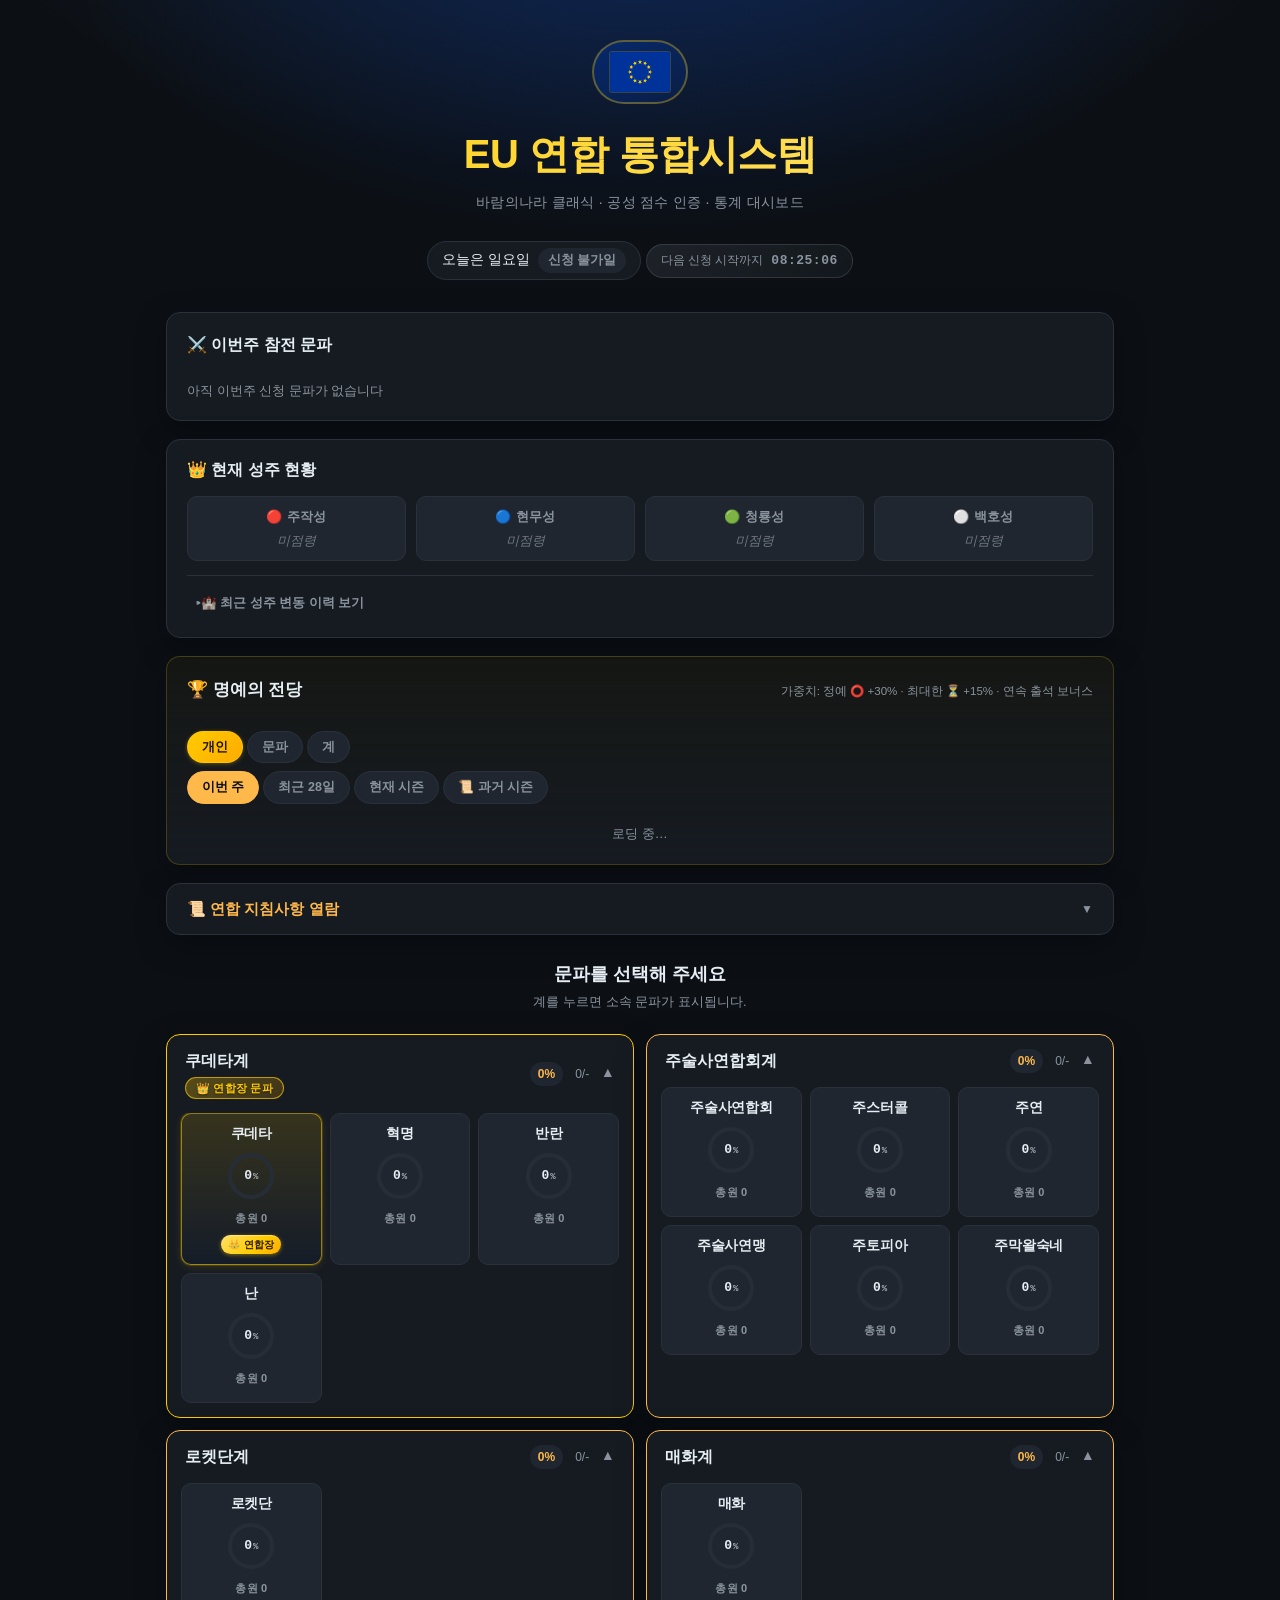
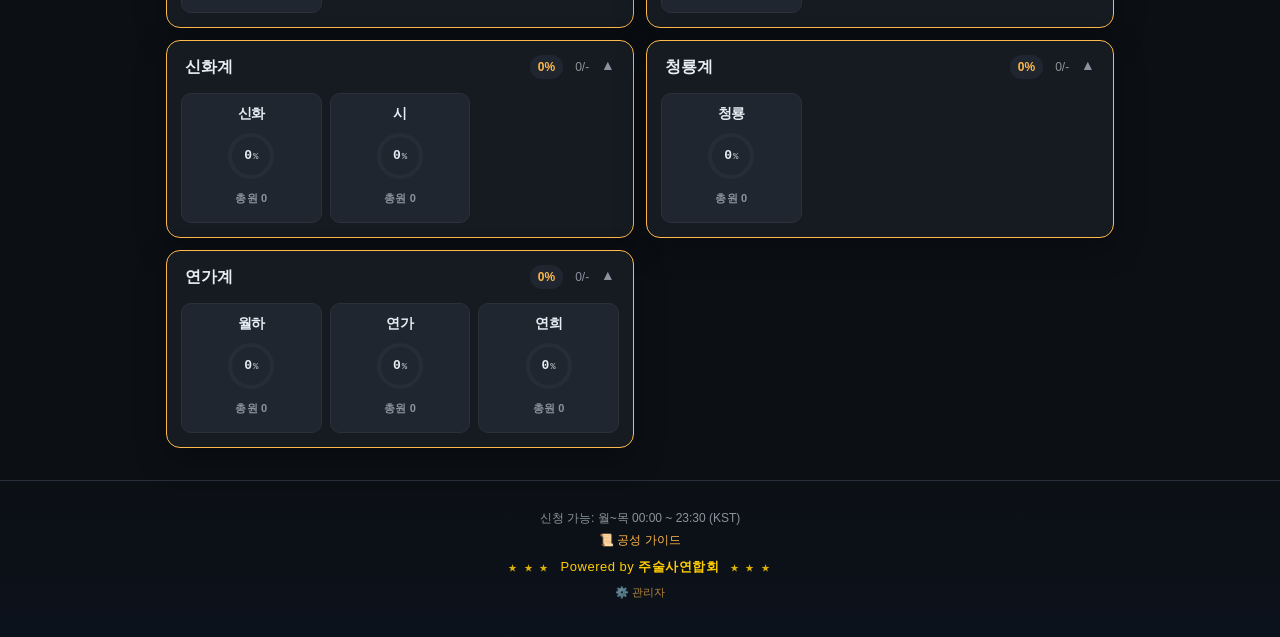
==== commit bd72f3fe: "phase6: 옥좌공성 룰 정정 + 명전 시즌 자동 박제 # 옥좌공성 가이드 전면 재작성 (옛날방식) - 잘못된 단계 시각화(특명/봉인석/혈투 등) 제거 — 외부 리서치 오류 - " ====
--- a/index.html
+++ b/index.html
@@ -11,8 +11,8 @@
   <link rel="icon" type="image/svg+xml" href="icon.svg">
   <link rel="apple-touch-icon" href="icon.svg">
   <link rel="preconnect" href="https://script.google.com" crossorigin>
-  <link rel="stylesheet" href="styles.css?v=33" />
-  <link rel="stylesheet" href="landing.css?v=33" />
+  <link rel="stylesheet" href="styles.css?v=34" />
+  <link rel="stylesheet" href="landing.css?v=34" />
 </head>
 <body class="landing-body">
   <header class="landing-hero">
@@ -83,7 +83,12 @@
       <div class="hof-period-tabs" role="tablist" aria-label="기간">
         <button type="button" class="hof-period-tab active" data-period="week" role="tab">이번 주</button>
         <button type="button" class="hof-period-tab" data-period="month" role="tab">최근 28일</button>
-        <button type="button" class="hof-period-tab" data-period="season" role="tab">시즌</button>
+        <button type="button" class="hof-period-tab" data-period="season" role="tab">현재 시즌</button>
+        <button type="button" class="hof-period-tab" data-period="archive" role="tab">📜 과거 시즌</button>
+      </div>
+      <div class="hof-archive-select" id="hofArchiveSelect" hidden>
+        <label for="hofSeasonPick" class="hof-arch-label">시즌 선택:</label>
+        <select id="hofSeasonPick" aria-label="박제 시즌"></select>
       </div>
       <div class="hof-range" id="hofRange"></div>
       <div class="hof-body" id="hofBody">
@@ -121,7 +126,7 @@
     </div>
   </footer>
 
-  <script src="shared.js?v=33" defer></script>
-  <script src="landing.js?v=33" defer></script>
+  <script src="shared.js?v=34" defer></script>
+  <script src="landing.js?v=34" defer></script>
 </body>
 </html>
--- a/landing.css
+++ b/landing.css
@@ -215,6 +215,31 @@
   background: var(--accent);
   border-color: var(--accent);
   color: #0a0d12;
+}
+
+.hof-archive-select {
+  display: flex;
+  align-items: center;
+  gap: 8px;
+  margin-bottom: 8px;
+  font-size: 12px;
+}
+
+.hof-arch-label {
+  color: var(--muted);
+  font-weight: 600;
+}
+
+.hof-archive-select select {
+  background: var(--panel-2);
+  border: 1px solid var(--border);
+  color: var(--text);
+  padding: 5px 10px;
+  border-radius: 6px;
+  font-size: 12px;
+  font-weight: 700;
+  cursor: pointer;
+  font-variant-numeric: tabular-nums;
 }
 
 .hof-range {
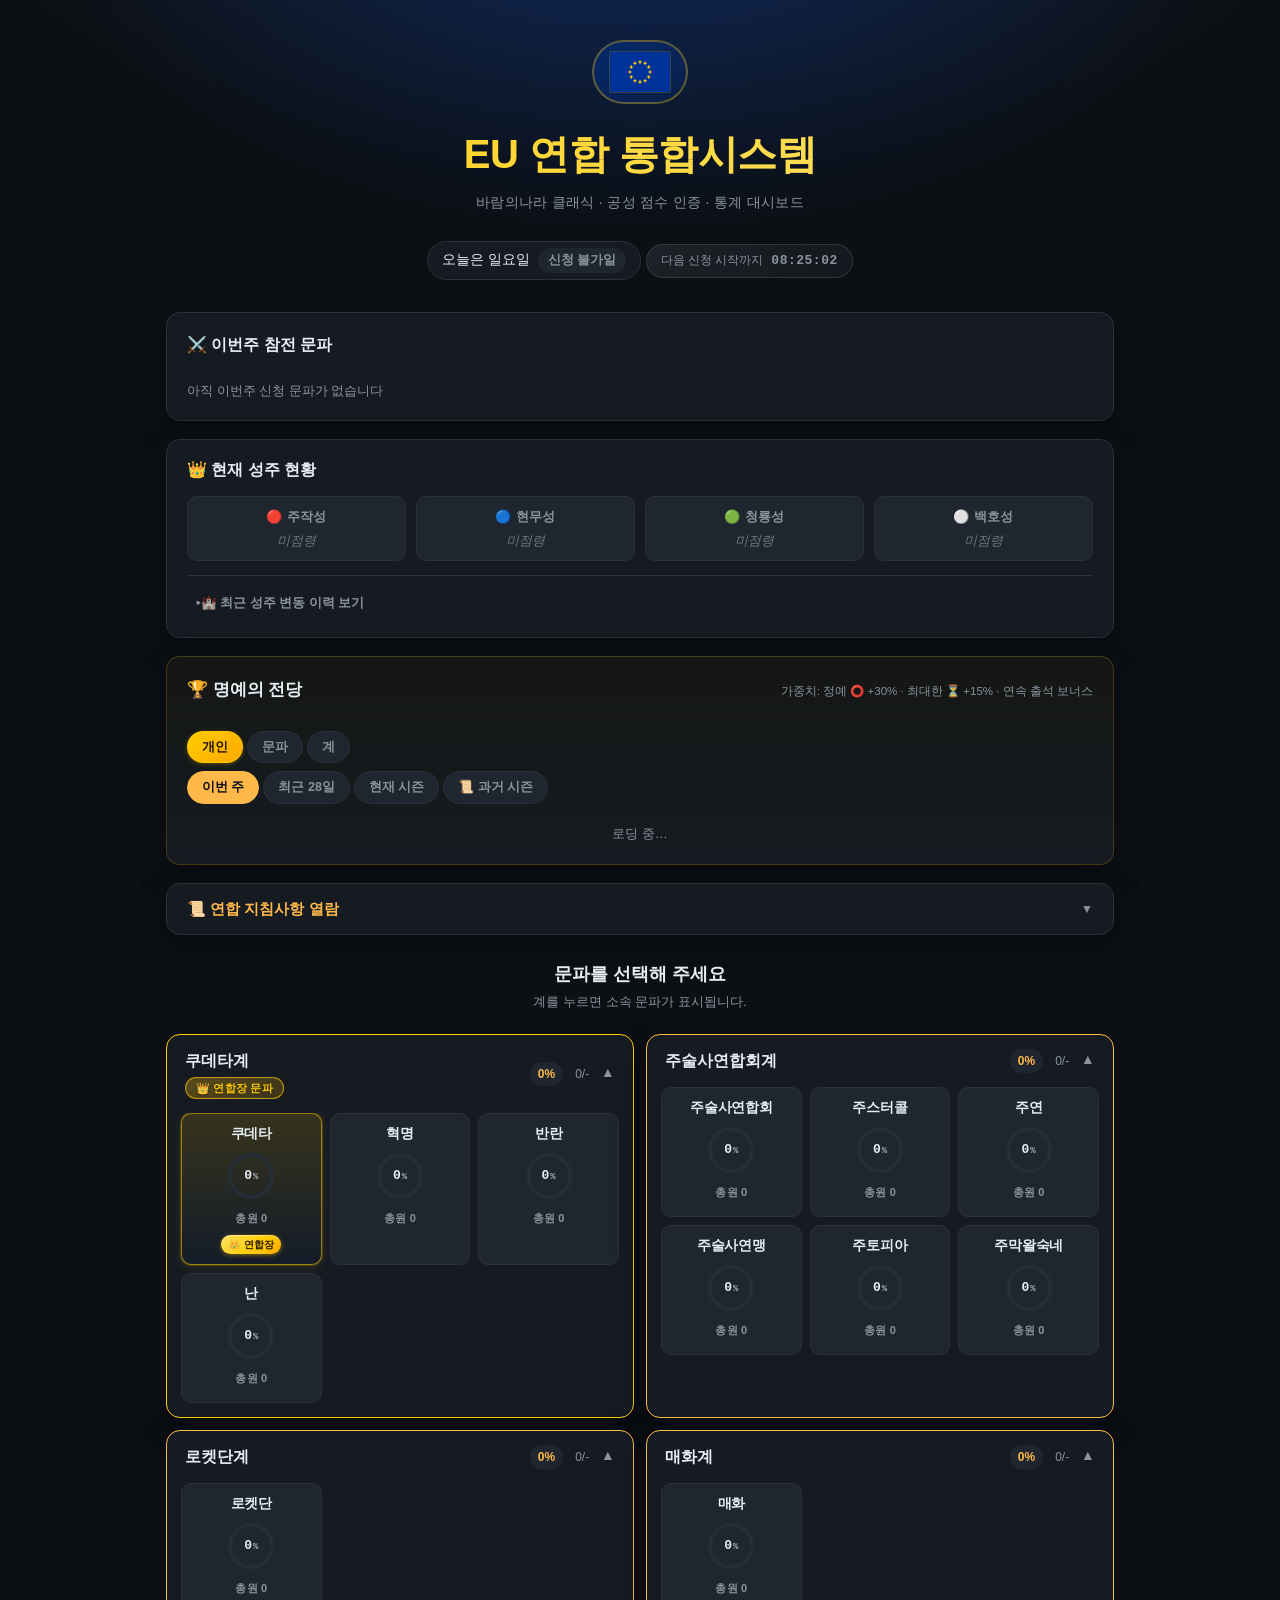
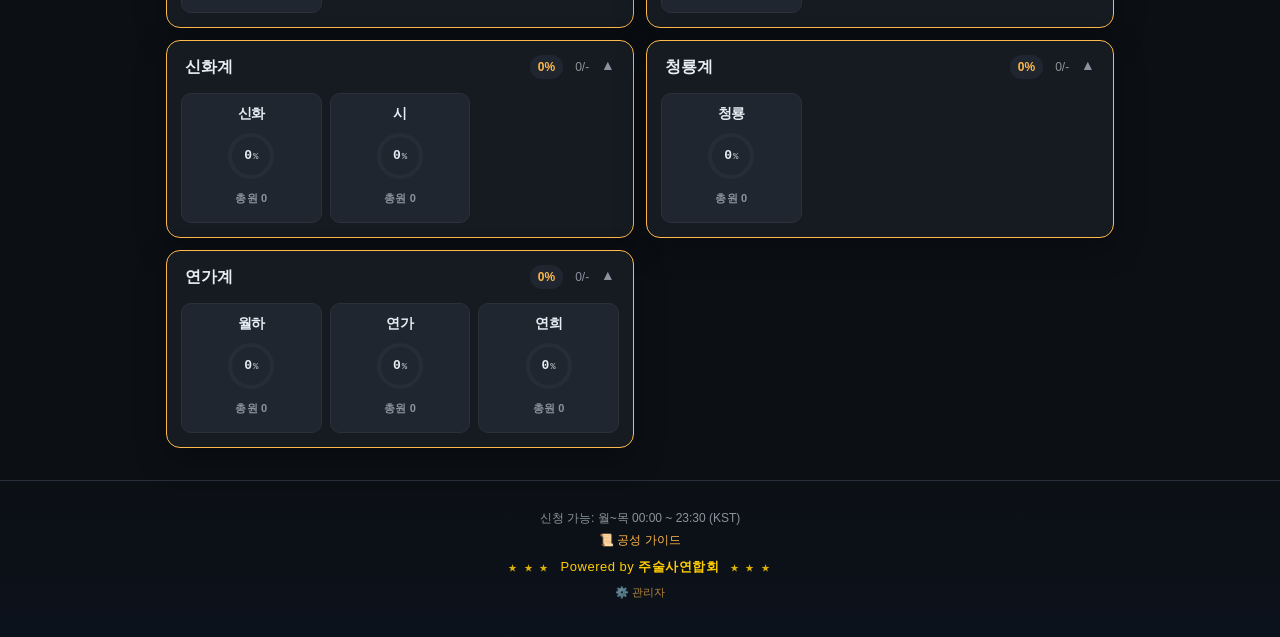
==== commit 9817a34e: "phase7: 체마 계산기 공식 정정 + 외부 도구 카드 # 체마 계산기 전면 재작성 - 잘못된 (체×1+마×2)÷1000 공식 제거 — 사용자 정정 - 바람비전 expcal 원본" ====
--- a/index.html
+++ b/index.html
@@ -11,8 +11,8 @@
   <link rel="icon" type="image/svg+xml" href="icon.svg">
   <link rel="apple-touch-icon" href="icon.svg">
   <link rel="preconnect" href="https://script.google.com" crossorigin>
-  <link rel="stylesheet" href="styles.css?v=34" />
-  <link rel="stylesheet" href="landing.css?v=34" />
+  <link rel="stylesheet" href="styles.css?v=35" />
+  <link rel="stylesheet" href="landing.css?v=35" />
 </head>
 <body class="landing-body">
   <header class="landing-hero">
@@ -126,7 +126,7 @@
     </div>
   </footer>
 
-  <script src="shared.js?v=34" defer></script>
-  <script src="landing.js?v=34" defer></script>
+  <script src="shared.js?v=35" defer></script>
+  <script src="landing.js?v=35" defer></script>
 </body>
 </html>
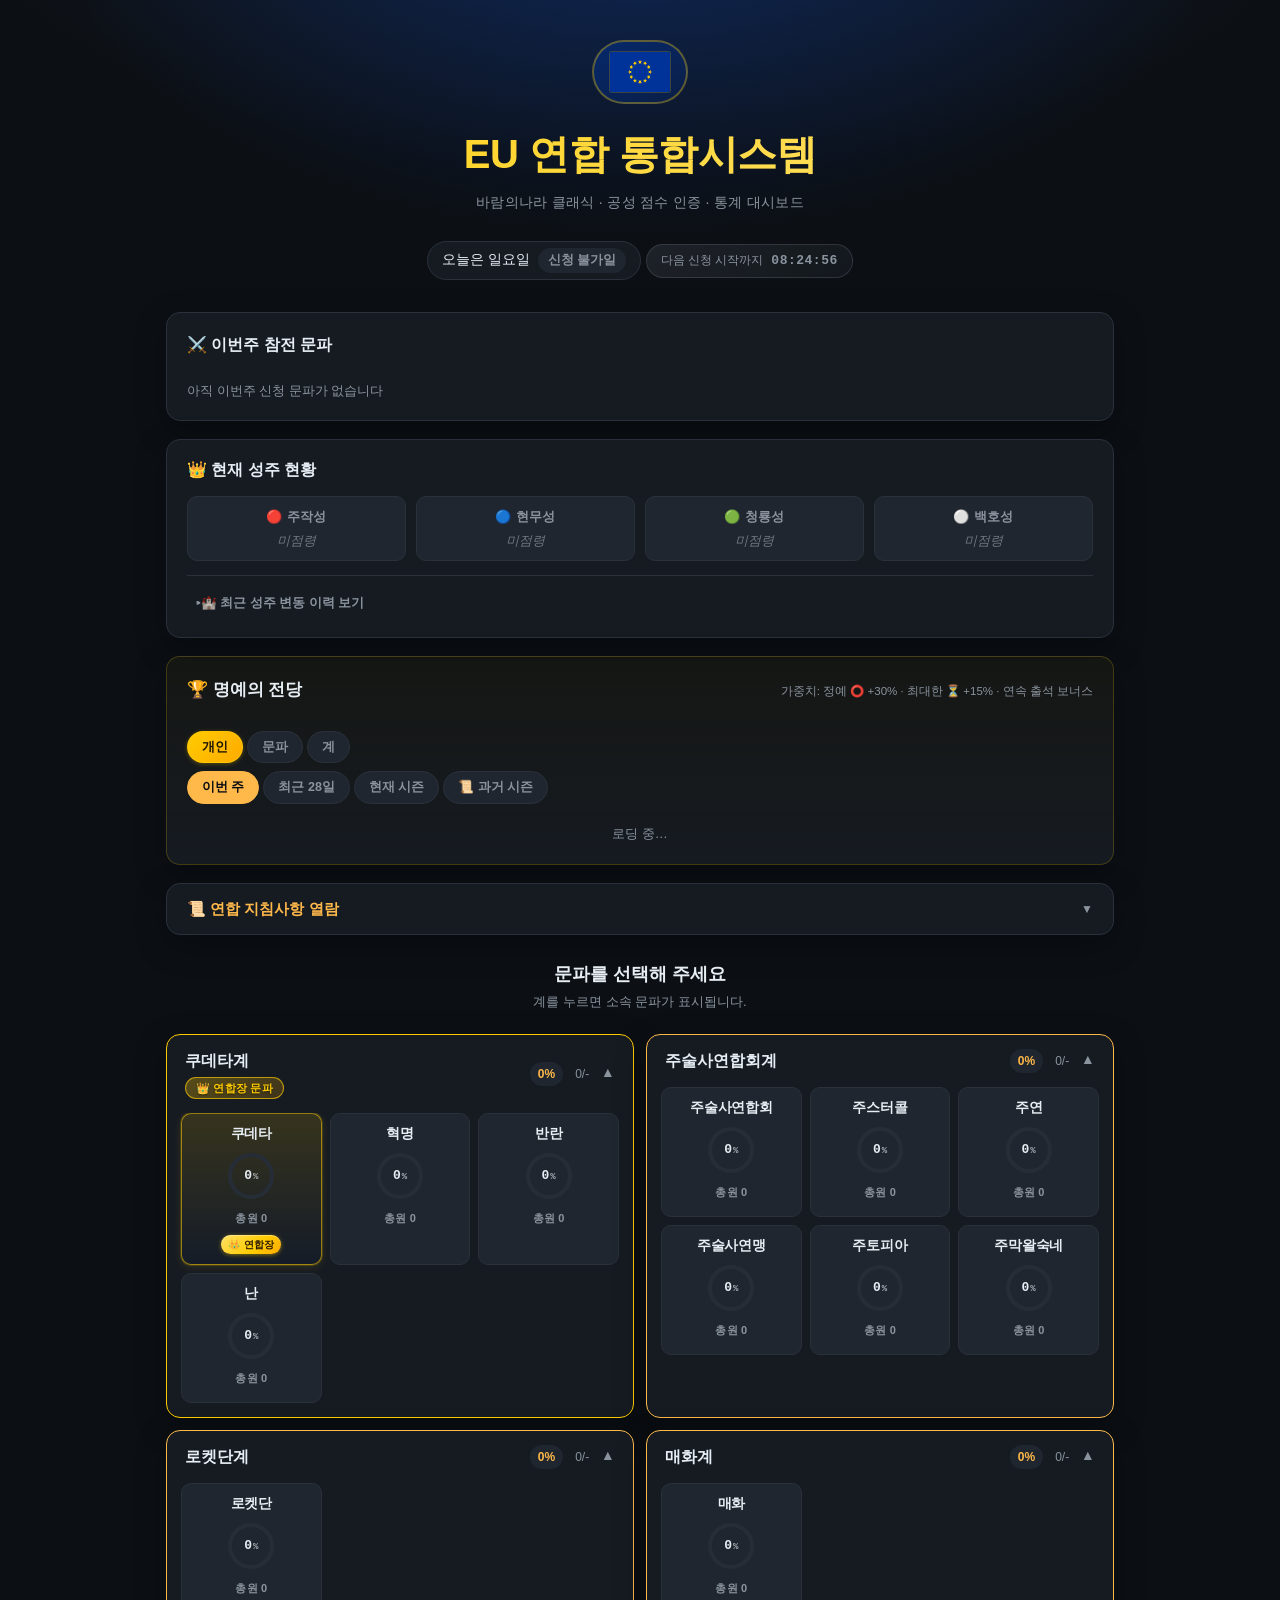
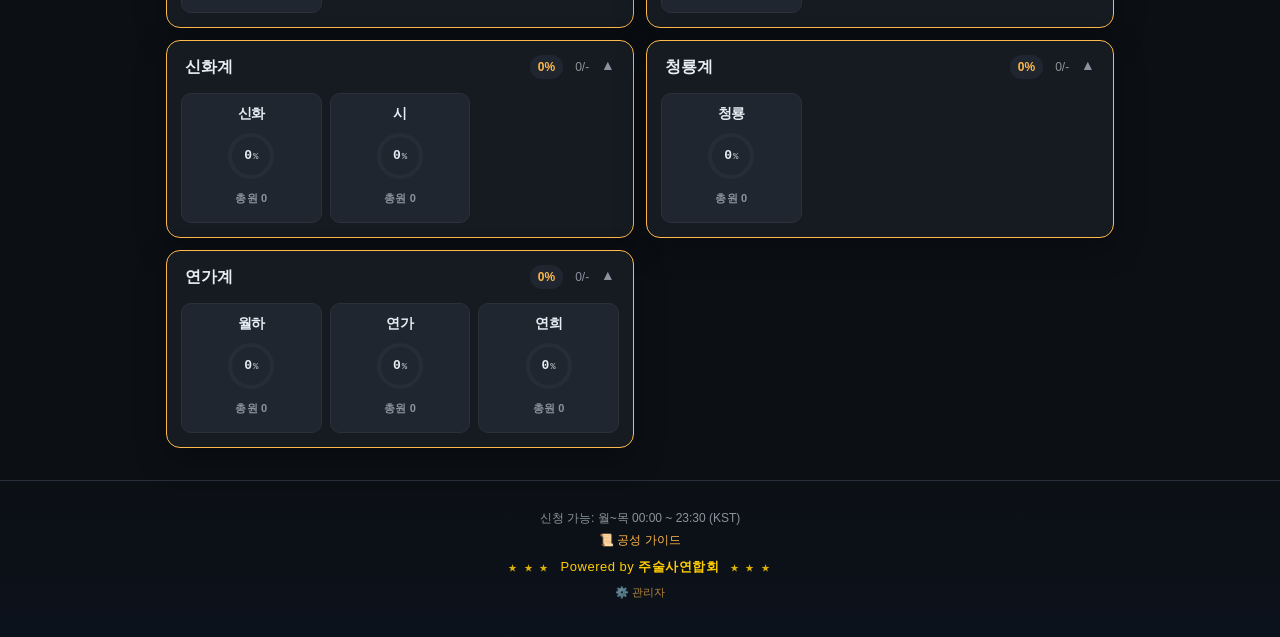
==== commit 69705e8e: "fix(calc): 점수 계산을 서버 호출 없이 클라이언트 자체 계산으로 전환 사용자 보고: barambook API 프록시가 "서버 응답 없음" 으로 계속 실패. 원인 추적 대신" ====
--- a/index.html
+++ b/index.html
@@ -11,8 +11,8 @@
   <link rel="icon" type="image/svg+xml" href="icon.svg">
   <link rel="apple-touch-icon" href="icon.svg">
   <link rel="preconnect" href="https://script.google.com" crossorigin>
-  <link rel="stylesheet" href="styles.css?v=35" />
-  <link rel="stylesheet" href="landing.css?v=35" />
+  <link rel="stylesheet" href="styles.css?v=36" />
+  <link rel="stylesheet" href="landing.css?v=36" />
 </head>
 <body class="landing-body">
   <header class="landing-hero">
@@ -126,7 +126,7 @@
     </div>
   </footer>
 
-  <script src="shared.js?v=35" defer></script>
-  <script src="landing.js?v=35" defer></script>
+  <script src="shared.js?v=36" defer></script>
+  <script src="landing.js?v=36" defer></script>
 </body>
 </html>
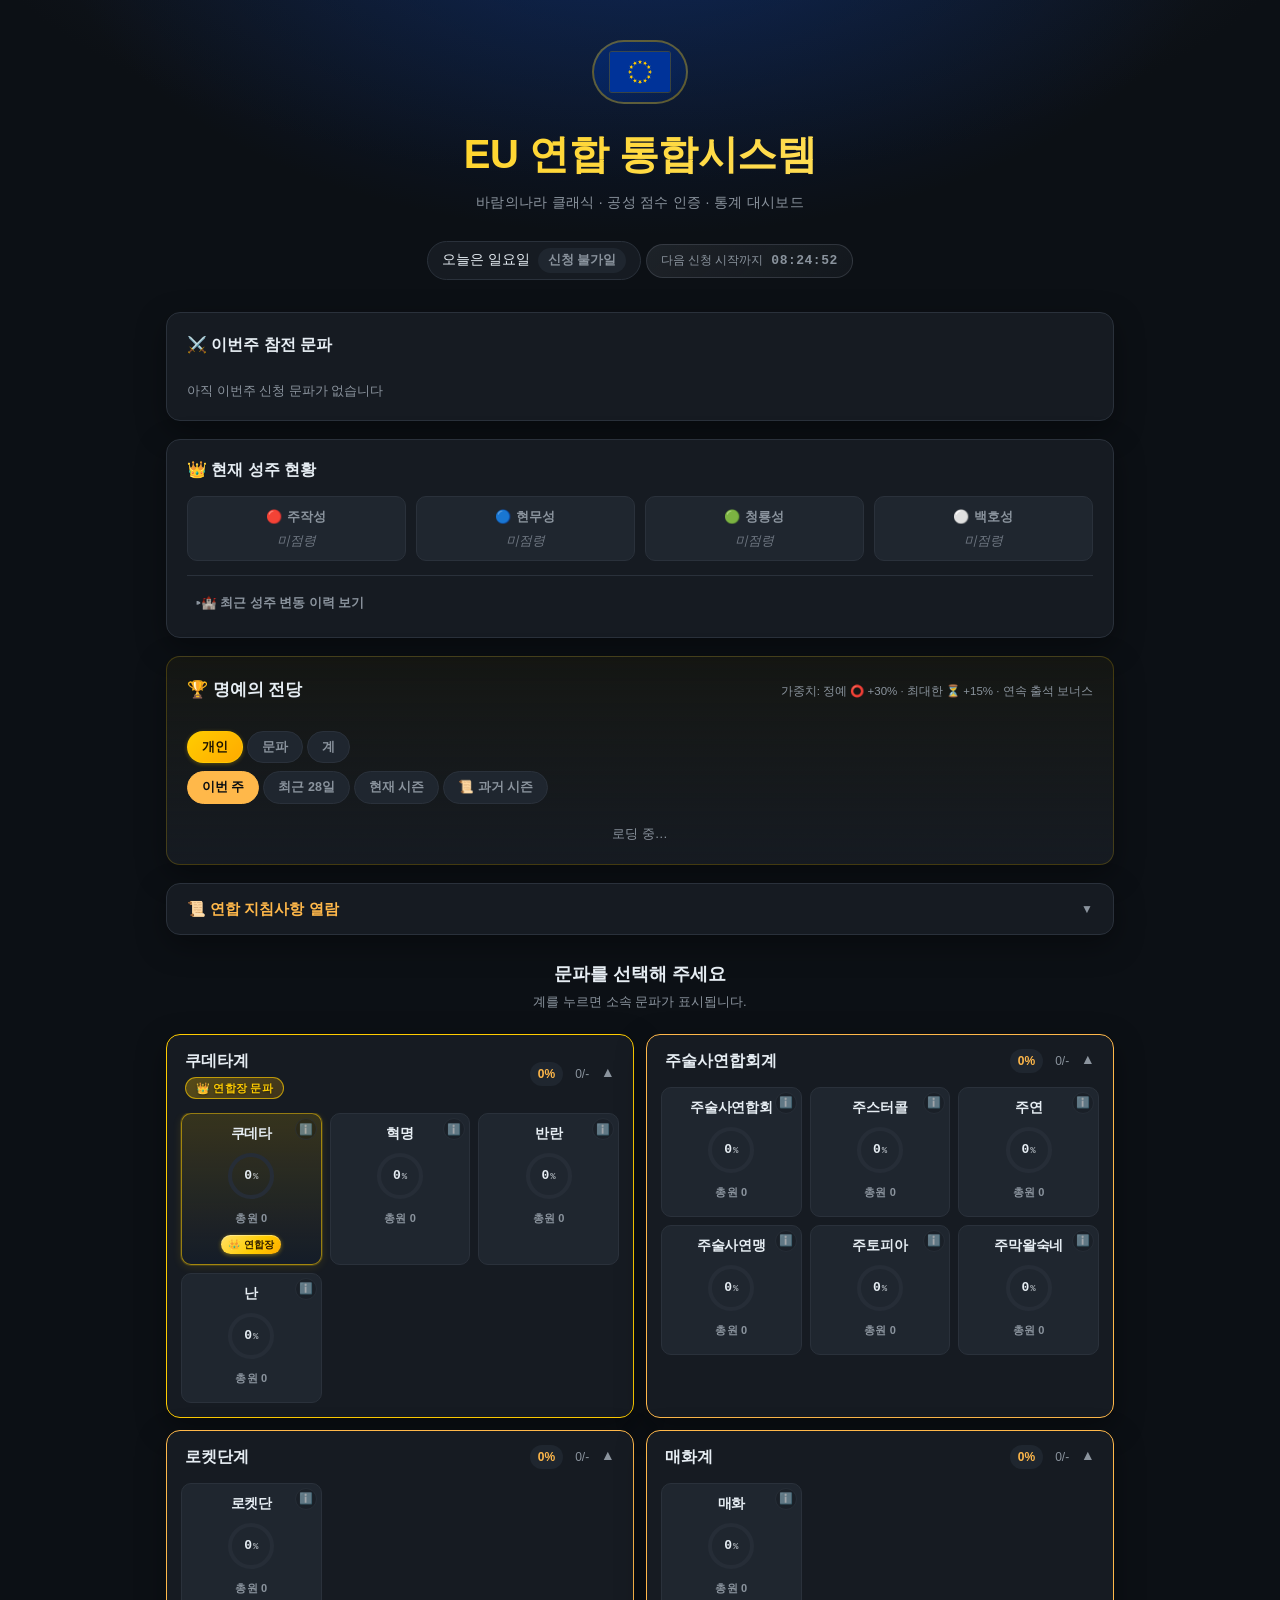
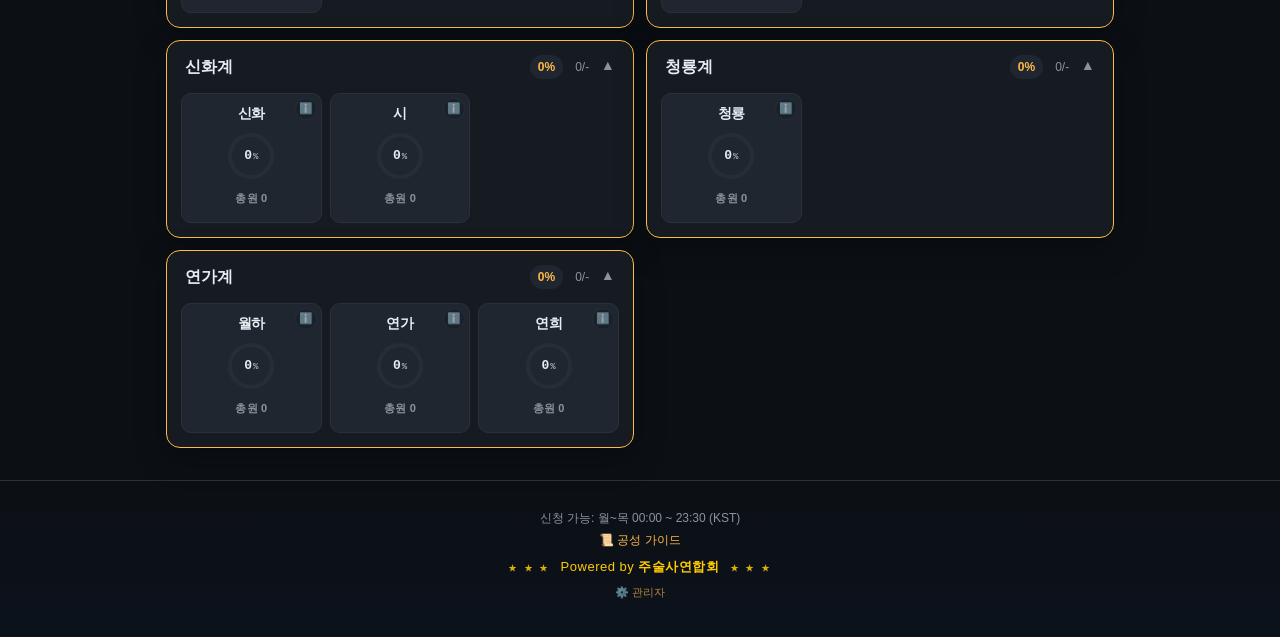
==== commit 98c4bc74: "phase8: 문파 모집 카드 + 정보 모달 + 공성 즉석 매칭 # 문파 모집 카드 (랜딩) - 각 guild-card 우상단 ℹ️ 버튼 (이벤트 위임으로 부모 a 클릭 차단) -" ====
--- a/index.html
+++ b/index.html
@@ -11,8 +11,8 @@
   <link rel="icon" type="image/svg+xml" href="icon.svg">
   <link rel="apple-touch-icon" href="icon.svg">
   <link rel="preconnect" href="https://script.google.com" crossorigin>
-  <link rel="stylesheet" href="styles.css?v=36" />
-  <link rel="stylesheet" href="landing.css?v=36" />
+  <link rel="stylesheet" href="styles.css?v=37" />
+  <link rel="stylesheet" href="landing.css?v=37" />
 </head>
 <body class="landing-body">
   <header class="landing-hero">
@@ -111,6 +111,39 @@
     <div class="family-grid" id="familyGrid"></div>
   </main>
 
+  <dialog id="guildInfoDialog" class="dialog guild-info-dialog">
+    <div class="gid-header">
+      <h3 id="gidTitle">문파명</h3>
+      <button type="button" class="gid-close" aria-label="닫기" id="gidClose">✕</button>
+    </div>
+    <div class="gid-body">
+      <div class="gid-status" id="gidStatus"></div>
+      <div class="gid-section" id="gidDescSec" hidden>
+        <div class="gid-label">📜 문파 소개</div>
+        <div class="gid-content" id="gidDesc"></div>
+      </div>
+      <div class="gid-section" id="gidReqSec" hidden>
+        <div class="gid-label">✅ 가입 조건</div>
+        <div class="gid-content" id="gidReq"></div>
+      </div>
+      <div class="gid-section" id="gidContactSec" hidden>
+        <div class="gid-label">📞 연락처</div>
+        <div class="gid-content" id="gidContact"></div>
+      </div>
+      <div class="gid-section" id="gidDiscordSec" hidden>
+        <a class="gid-discord-btn" id="gidDiscord" target="_blank" rel="noopener">💬 디스코드 입장</a>
+      </div>
+      <div class="gid-empty" id="gidEmpty" hidden>
+        <p>아직 등록된 문파 정보가 없습니다.</p>
+        <p class="hint">관리자가 등록하면 모집 정보가 여기에 표시됩니다.</p>
+      </div>
+      <div class="gid-actions">
+        <a class="primary" id="gidSiegeLink" href="#">⚔️ 공성 신청 페이지로</a>
+      </div>
+      <div class="gid-updated" id="gidUpdated"></div>
+    </div>
+  </dialog>
+
   <footer class="site-footer">
     <div class="footer-line">신청 가능: 월~목 00:00 ~ 23:30 (KST)</div>
     <div class="footer-line">
@@ -126,7 +159,7 @@
     </div>
   </footer>
 
-  <script src="shared.js?v=36" defer></script>
-  <script src="landing.js?v=36" defer></script>
+  <script src="shared.js?v=37" defer></script>
+  <script src="landing.js?v=37" defer></script>
 </body>
 </html>
--- a/landing.css
+++ b/landing.css
@@ -682,6 +682,198 @@
 .ch-date { color: var(--muted); font-size: 11px; min-width: 38px; }
 .ch-guild { font-weight: 600; text-align: right; }
 
+/* ===== 모집중 배지 / 정보 버튼 ===== */
+
+.recruiting-badge {
+  display: inline-block;
+  padding: 2px 7px;
+  background: linear-gradient(135deg, #69d586, #2ea043);
+  color: #062313;
+  border-radius: 999px;
+  font-size: 10px;
+  font-weight: 900;
+  letter-spacing: 0.2px;
+  box-shadow: 0 1px 4px rgba(46, 160, 67, 0.45);
+  white-space: nowrap;
+  animation: recruit-pulse 2s ease-in-out infinite;
+}
+
+@keyframes recruit-pulse {
+  0%, 100% { box-shadow: 0 1px 4px rgba(46, 160, 67, 0.45); }
+  50%      { box-shadow: 0 1px 10px rgba(46, 160, 67, 0.75); }
+}
+
+.guild-card.is-recruiting {
+  border-color: rgba(46, 160, 67, 0.55);
+  background: linear-gradient(180deg, rgba(46, 160, 67, 0.1), rgba(0, 51, 153, 0.05));
+}
+
+.guild-card { position: relative; }
+
+.guild-info-btn {
+  position: absolute;
+  top: 4px;
+  right: 4px;
+  background: rgba(0, 0, 0, 0.25);
+  border: 1px solid var(--border);
+  color: var(--muted);
+  width: 22px;
+  height: 22px;
+  border-radius: 50%;
+  cursor: pointer;
+  font-size: 11px;
+  display: flex;
+  align-items: center;
+  justify-content: center;
+  padding: 0;
+  z-index: 2;
+  opacity: 0.6;
+  transition: opacity 0.12s, background 0.12s, transform 0.12s;
+}
+
+.guild-info-btn:hover {
+  opacity: 1;
+  background: var(--accent);
+  color: #1a0d00;
+  transform: scale(1.1);
+}
+
+/* ===== 문파 정보 모달 ===== */
+
+.guild-info-dialog {
+  max-width: 480px;
+  width: 92%;
+  border: 1px solid var(--border);
+  border-radius: 12px;
+  padding: 0;
+  background: var(--panel);
+  color: var(--text);
+  box-shadow: 0 12px 36px rgba(0, 0, 0, 0.55);
+}
+
+.guild-info-dialog::backdrop {
+  background: rgba(0, 0, 0, 0.55);
+  backdrop-filter: blur(2px);
+}
+
+.gid-header {
+  display: flex;
+  justify-content: space-between;
+  align-items: center;
+  padding: 16px 18px 12px;
+  border-bottom: 1px solid var(--border);
+}
+
+.gid-header h3 {
+  margin: 0;
+  font-size: 18px;
+  color: var(--accent);
+}
+
+.gid-close {
+  background: transparent;
+  border: none;
+  color: var(--muted);
+  font-size: 16px;
+  cursor: pointer;
+  padding: 4px 10px;
+  border-radius: 6px;
+  transition: background 0.12s;
+}
+
+.gid-close:hover { background: var(--panel-2); color: var(--text); }
+
+.gid-body { padding: 14px 18px 18px; }
+
+.gid-status {
+  font-size: 13px;
+  margin-bottom: 12px;
+  text-align: center;
+  padding: 8px;
+  border-radius: 8px;
+}
+
+.gid-status.open {
+  background: linear-gradient(135deg, rgba(46, 160, 67, 0.18), rgba(105, 213, 134, 0.10));
+  color: #69d586;
+  border: 1px solid rgba(46, 160, 67, 0.45);
+}
+
+.gid-status.closed {
+  background: var(--panel-2);
+  color: var(--muted);
+  font-style: italic;
+}
+
+.gid-section { margin-bottom: 14px; }
+
+.gid-label {
+  font-size: 11.5px;
+  color: var(--muted);
+  font-weight: 700;
+  margin-bottom: 4px;
+}
+
+.gid-content {
+  font-size: 13.5px;
+  color: var(--text);
+  line-height: 1.55;
+  background: var(--panel-2);
+  border-radius: 8px;
+  padding: 10px 12px;
+  word-break: break-word;
+}
+
+.gid-discord-btn {
+  display: block;
+  text-align: center;
+  background: #5865F2;
+  color: #fff;
+  text-decoration: none;
+  padding: 10px;
+  border-radius: 8px;
+  font-weight: 700;
+  font-size: 14px;
+  transition: filter 0.12s;
+}
+
+.gid-discord-btn:hover { filter: brightness(1.12); }
+
+.gid-empty {
+  text-align: center;
+  padding: 14px;
+  background: var(--panel-2);
+  border-radius: 8px;
+  margin-bottom: 12px;
+}
+
+.gid-empty p { margin: 4px 0; font-size: 13px; }
+
+.gid-actions {
+  display: flex;
+  gap: 8px;
+  margin-top: 14px;
+}
+
+.gid-actions a.primary {
+  flex: 1;
+  text-align: center;
+  background: linear-gradient(135deg, var(--accent), var(--accent-2));
+  color: #1c1300;
+  text-decoration: none;
+  padding: 10px;
+  border-radius: 8px;
+  font-weight: 800;
+  font-size: 14px;
+}
+
+.gid-updated {
+  font-size: 10.5px;
+  color: var(--muted);
+  text-align: right;
+  margin-top: 10px;
+}
+
 .lord-guild { display: inline-block; }
 .lord-guild.in-alliance {
   color: var(--accent);
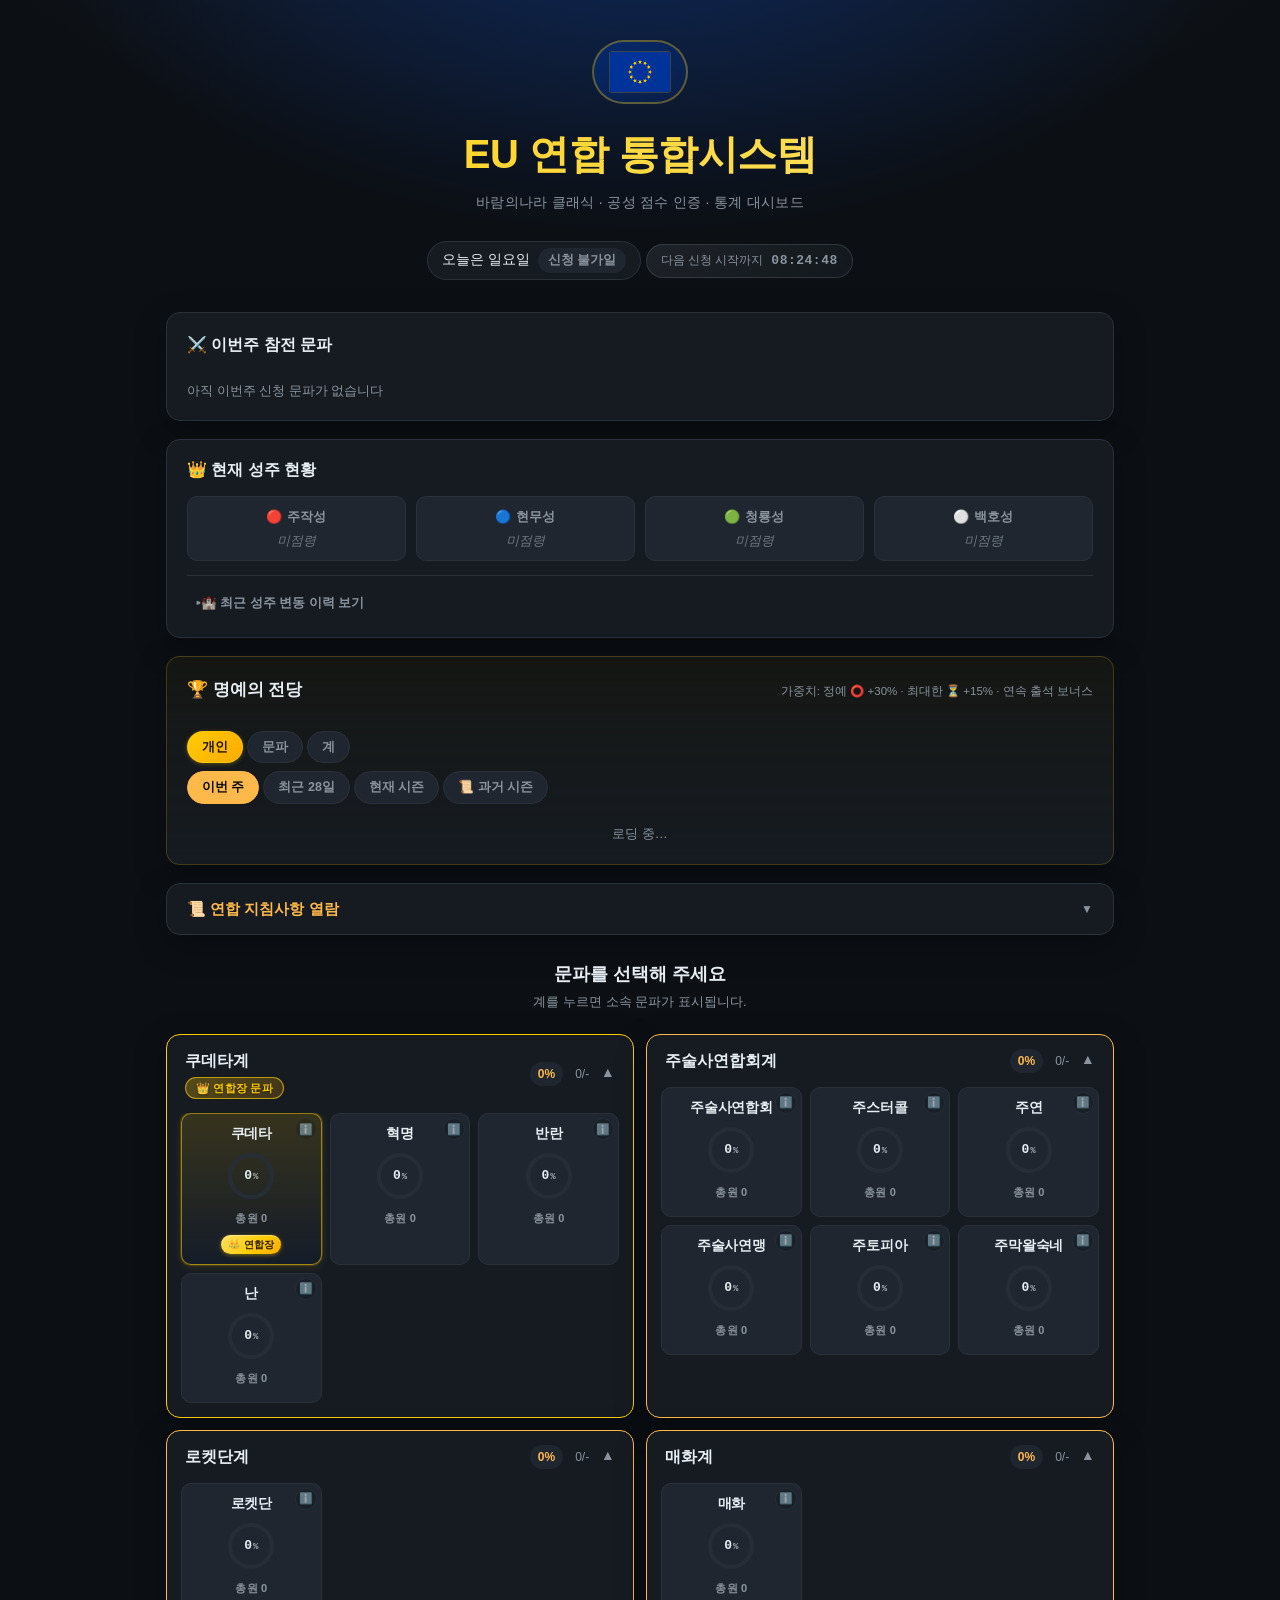
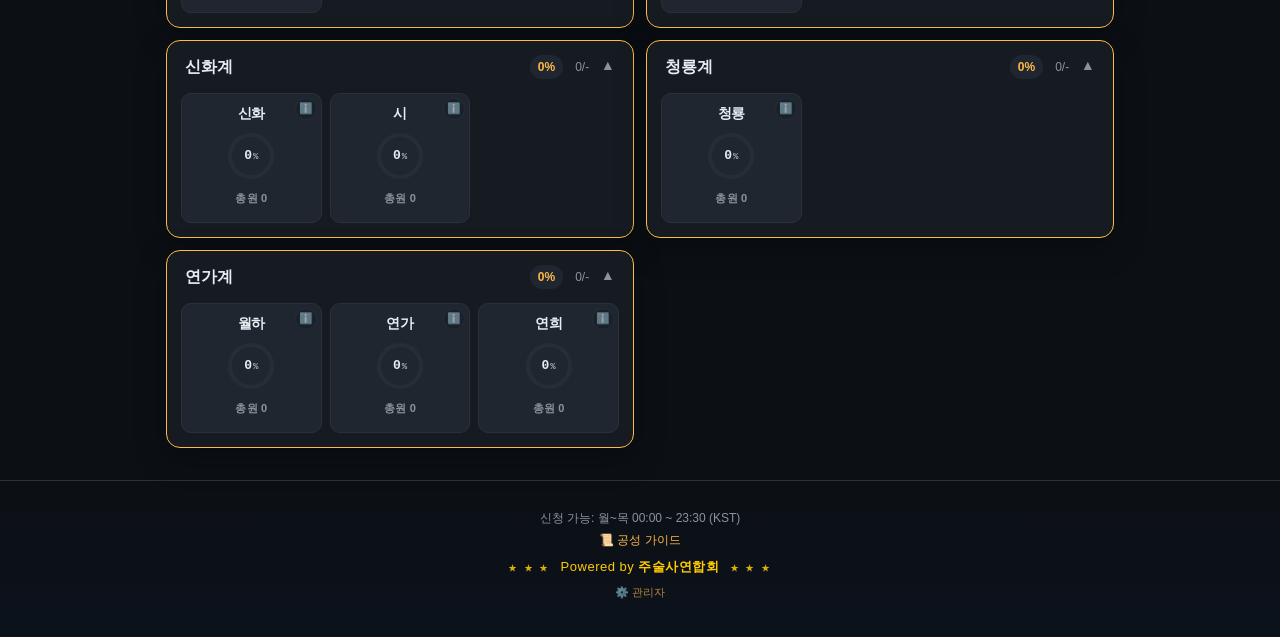
==== commit 8fcd79bf: "fix(guide): 체마 계산기 제거 → 바람비전 expcal 링크로 대체 사용자 보고: "점수 계속 안맞아 그냥 링크로 대체해도 될듯 굳이 만들필요 없이"  - guide.ht" ====
--- a/index.html
+++ b/index.html
@@ -11,8 +11,8 @@
   <link rel="icon" type="image/svg+xml" href="icon.svg">
   <link rel="apple-touch-icon" href="icon.svg">
   <link rel="preconnect" href="https://script.google.com" crossorigin>
-  <link rel="stylesheet" href="styles.css?v=37" />
-  <link rel="stylesheet" href="landing.css?v=37" />
+  <link rel="stylesheet" href="styles.css?v=38" />
+  <link rel="stylesheet" href="landing.css?v=38" />
 </head>
 <body class="landing-body">
   <header class="landing-hero">
@@ -159,7 +159,7 @@
     </div>
   </footer>
 
-  <script src="shared.js?v=37" defer></script>
-  <script src="landing.js?v=37" defer></script>
+  <script src="shared.js?v=38" defer></script>
+  <script src="landing.js?v=38" defer></script>
 </body>
 </html>
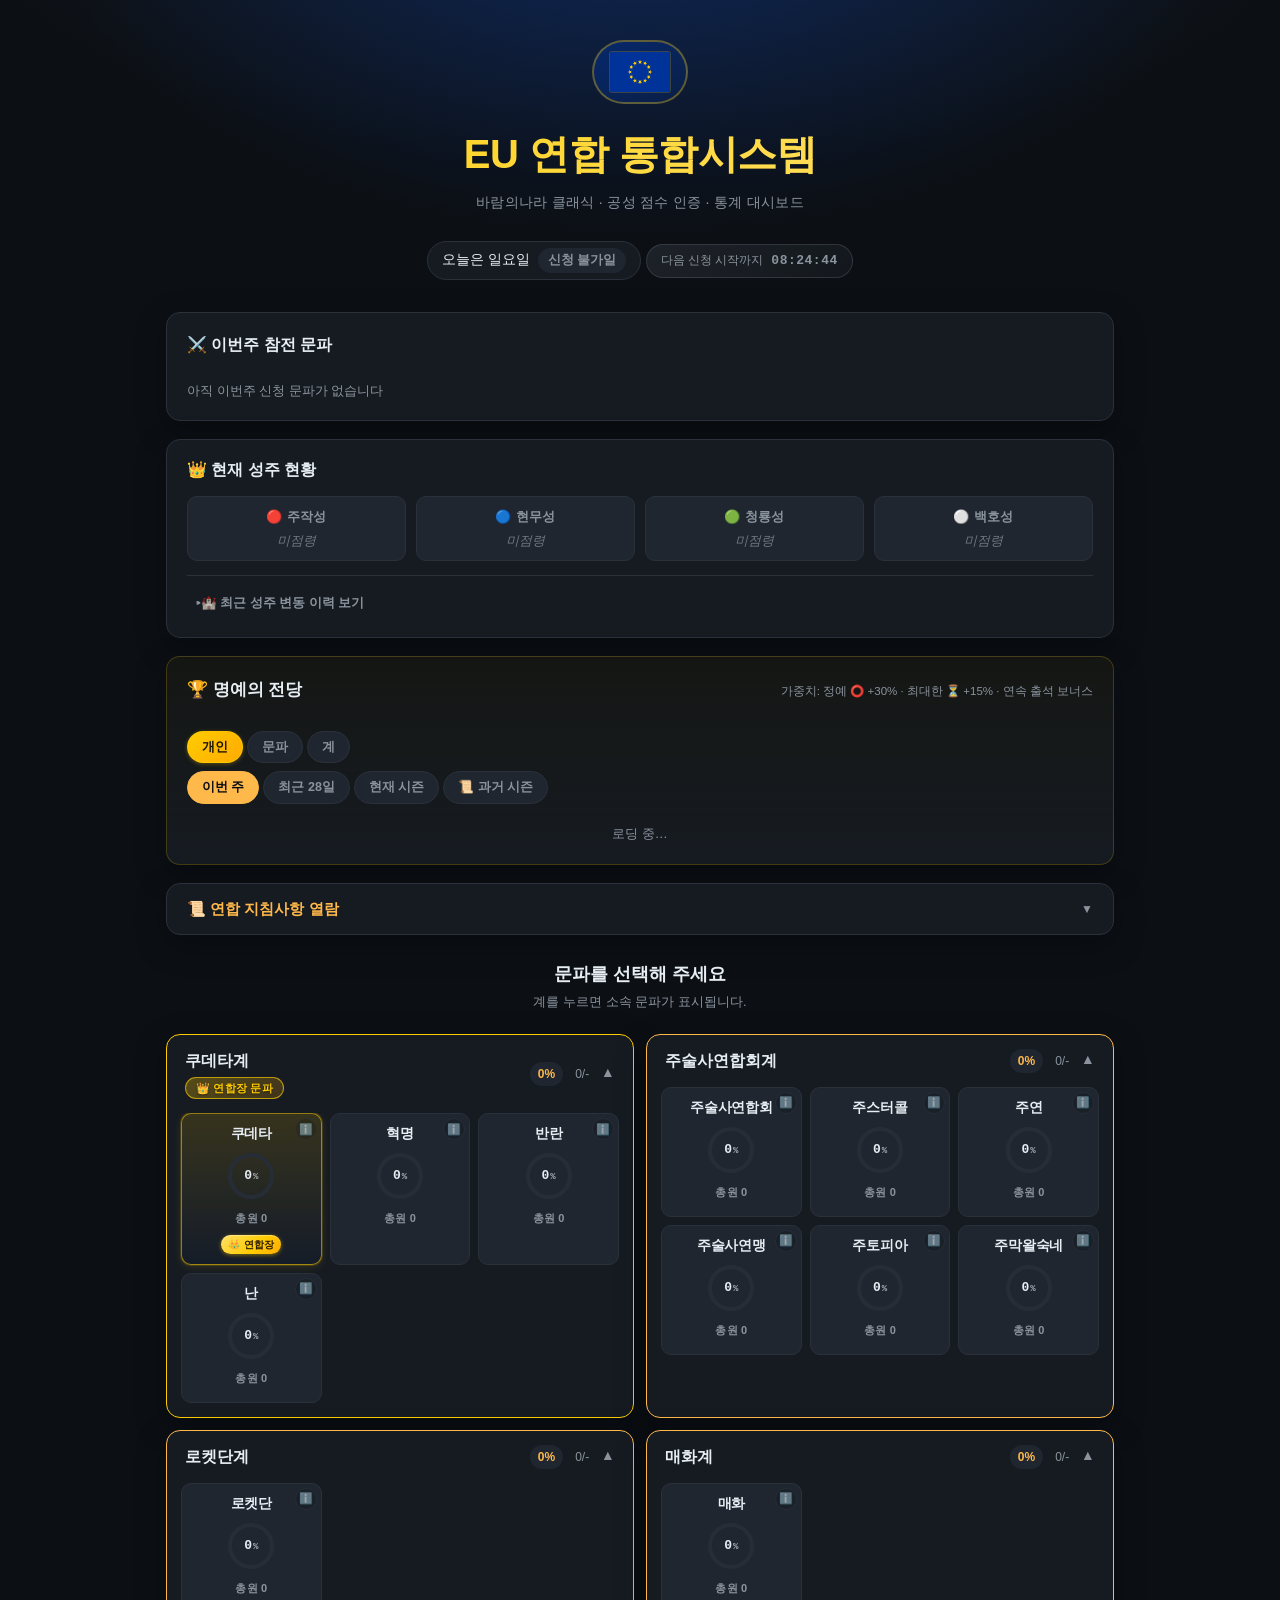
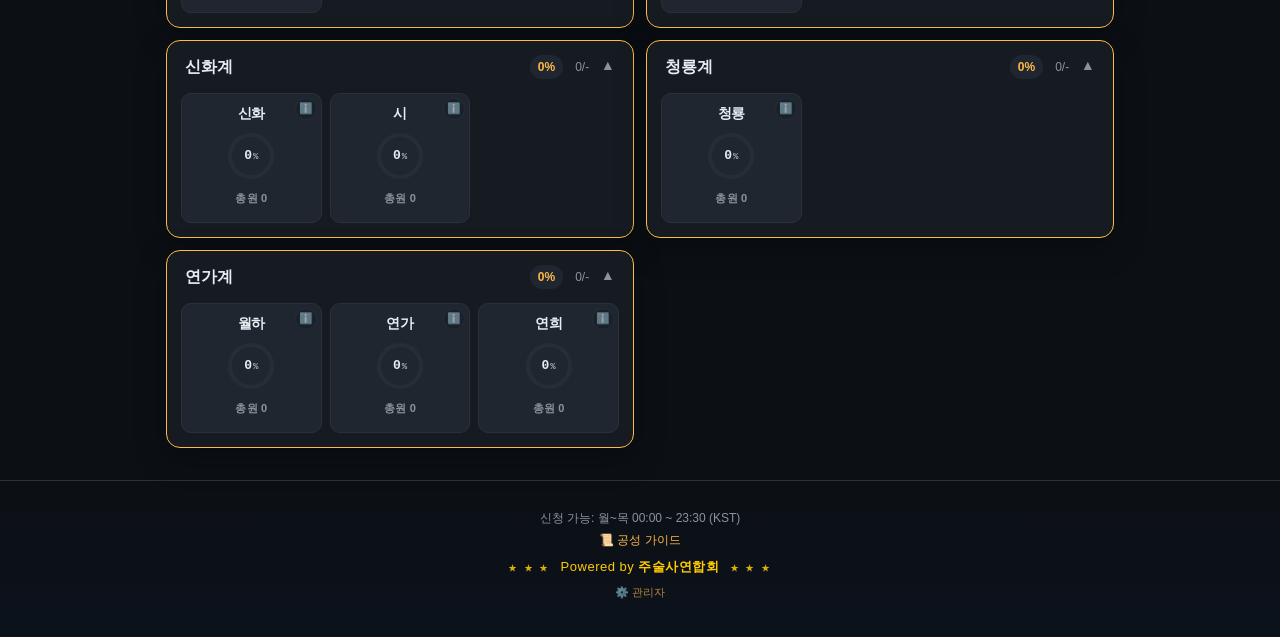
==== commit 717069ce: "phase9: Gemini 2.5 Flash OCR + 구조화 응답 통합 # 백엔드 (Code.gs) - geminiOcr_(body, key, schemaType) — Gemin" ====
--- a/index.html
+++ b/index.html
@@ -11,8 +11,8 @@
   <link rel="icon" type="image/svg+xml" href="icon.svg">
   <link rel="apple-touch-icon" href="icon.svg">
   <link rel="preconnect" href="https://script.google.com" crossorigin>
-  <link rel="stylesheet" href="styles.css?v=38" />
-  <link rel="stylesheet" href="landing.css?v=38" />
+  <link rel="stylesheet" href="styles.css?v=39" />
+  <link rel="stylesheet" href="landing.css?v=39" />
 </head>
 <body class="landing-body">
   <header class="landing-hero">
@@ -159,7 +159,7 @@
     </div>
   </footer>
 
-  <script src="shared.js?v=38" defer></script>
-  <script src="landing.js?v=38" defer></script>
+  <script src="shared.js?v=39" defer></script>
+  <script src="landing.js?v=39" defer></script>
 </body>
 </html>
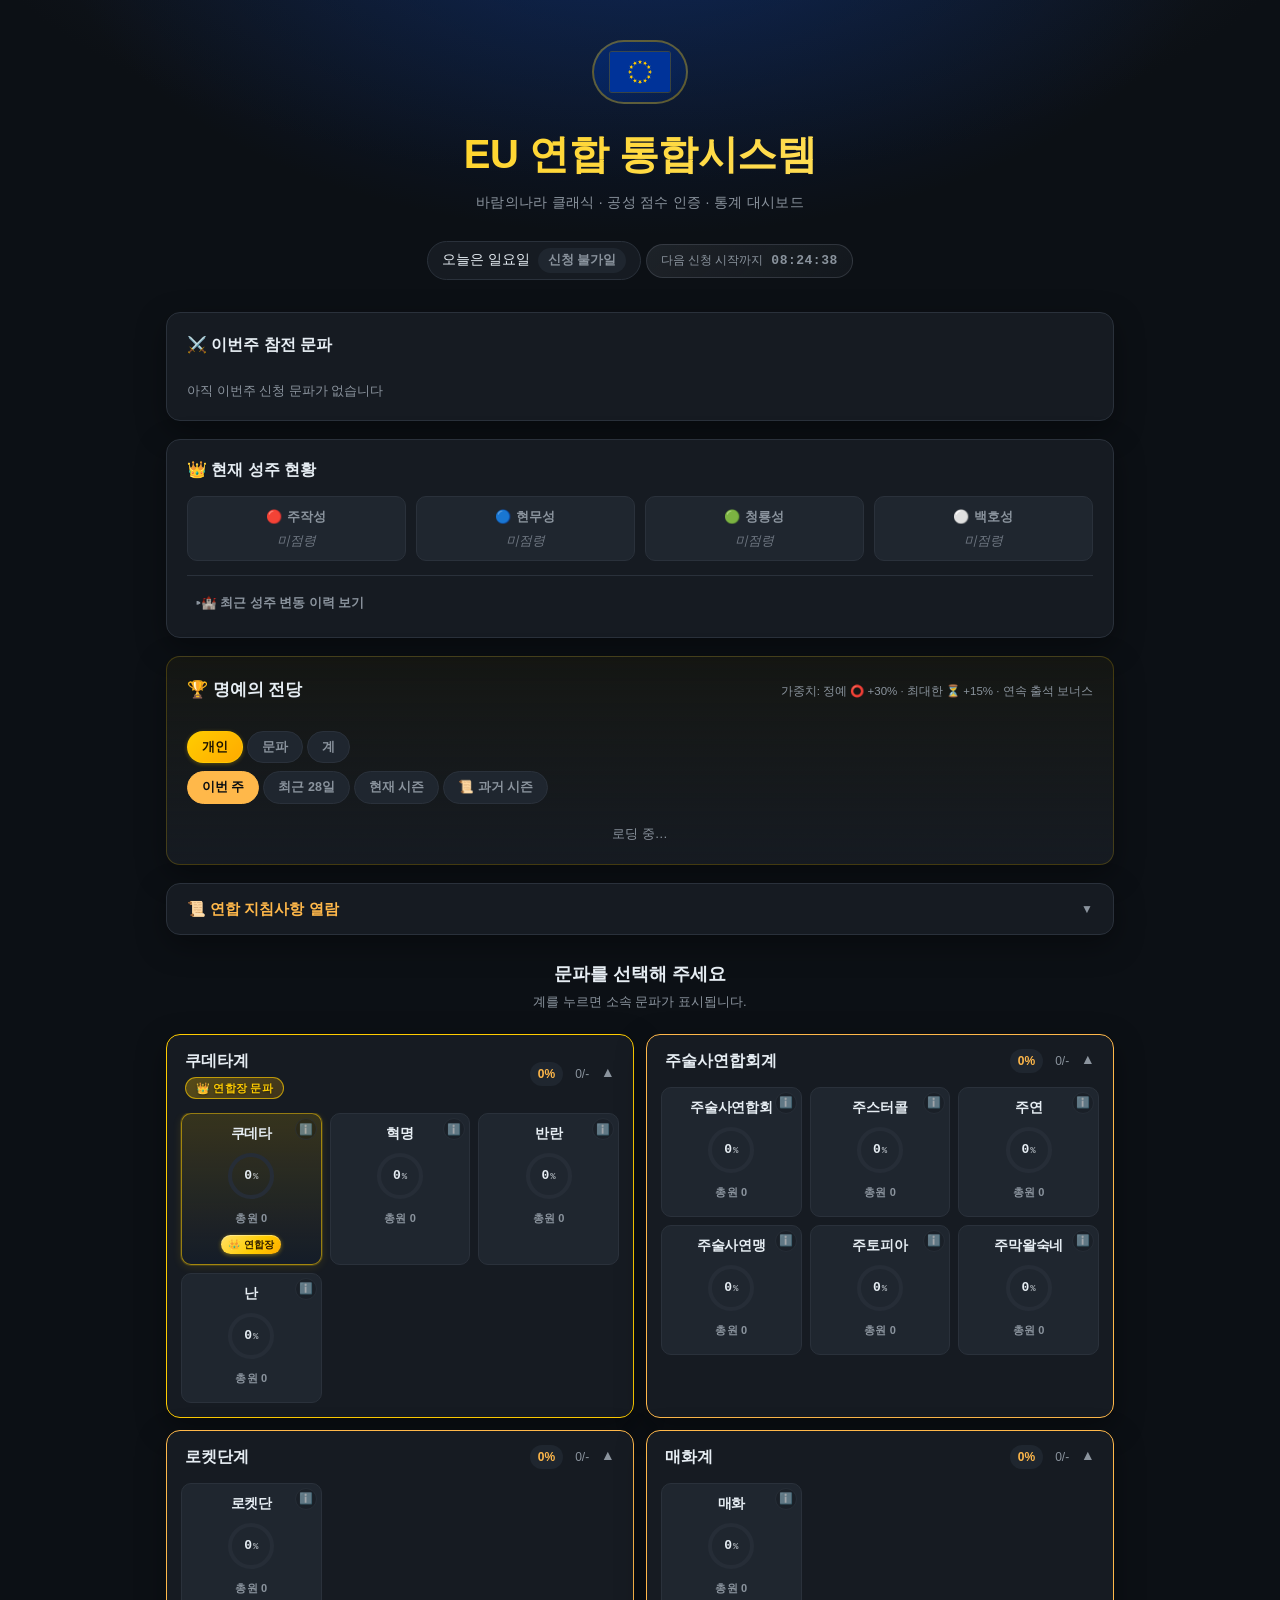
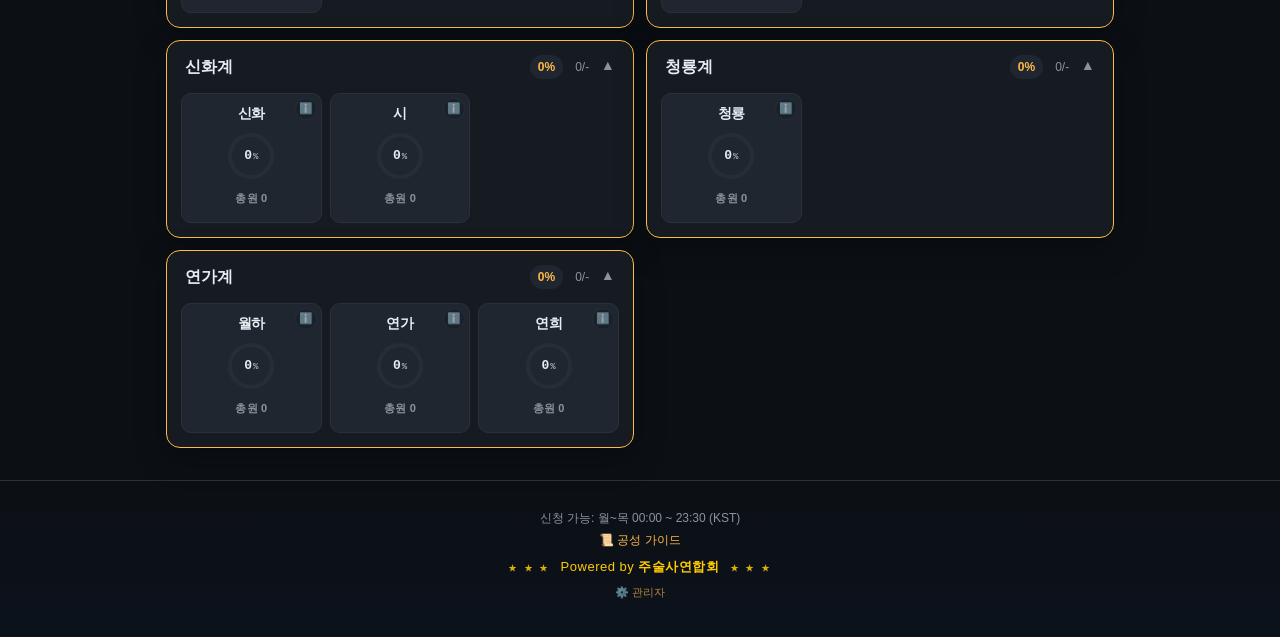
==== commit bd0629f0: "phase10: 명전 본인 닉네임 강조 + 마감 1시간 전 디스코드 자동 멘션 # 본인 닉네임 강조 (프론트) - shared.js: getMyNickname / setMyNick" ====
--- a/index.html
+++ b/index.html
@@ -11,8 +11,8 @@
   <link rel="icon" type="image/svg+xml" href="icon.svg">
   <link rel="apple-touch-icon" href="icon.svg">
   <link rel="preconnect" href="https://script.google.com" crossorigin>
-  <link rel="stylesheet" href="styles.css?v=39" />
-  <link rel="stylesheet" href="landing.css?v=39" />
+  <link rel="stylesheet" href="styles.css?v=40" />
+  <link rel="stylesheet" href="landing.css?v=40" />
 </head>
 <body class="landing-body">
   <header class="landing-hero">
@@ -159,7 +159,7 @@
     </div>
   </footer>
 
-  <script src="shared.js?v=39" defer></script>
-  <script src="landing.js?v=39" defer></script>
+  <script src="shared.js?v=40" defer></script>
+  <script src="landing.js?v=40" defer></script>
 </body>
 </html>
--- a/landing.css
+++ b/landing.css
@@ -309,6 +309,26 @@
 
 .hof-table tr:hover {
   background: rgba(255, 255, 255, 0.02);
+}
+
+.hof-table tr.is-me {
+  background: linear-gradient(90deg, rgba(46, 160, 67, 0.22), rgba(46, 160, 67, 0.06));
+  border-left: 3px solid #69d586;
+  box-shadow: inset 0 0 0 1px rgba(105, 213, 134, 0.25);
+}
+
+.hof-table tr.is-me td:first-child { padding-left: 7px; }
+
+.me-tag {
+  display: inline-block;
+  background: #2ea043;
+  color: #fff;
+  font-size: 9.5px;
+  font-weight: 800;
+  padding: 1px 6px;
+  border-radius: 999px;
+  margin-left: 4px;
+  vertical-align: middle;
 }
 
 .elite-mini {
